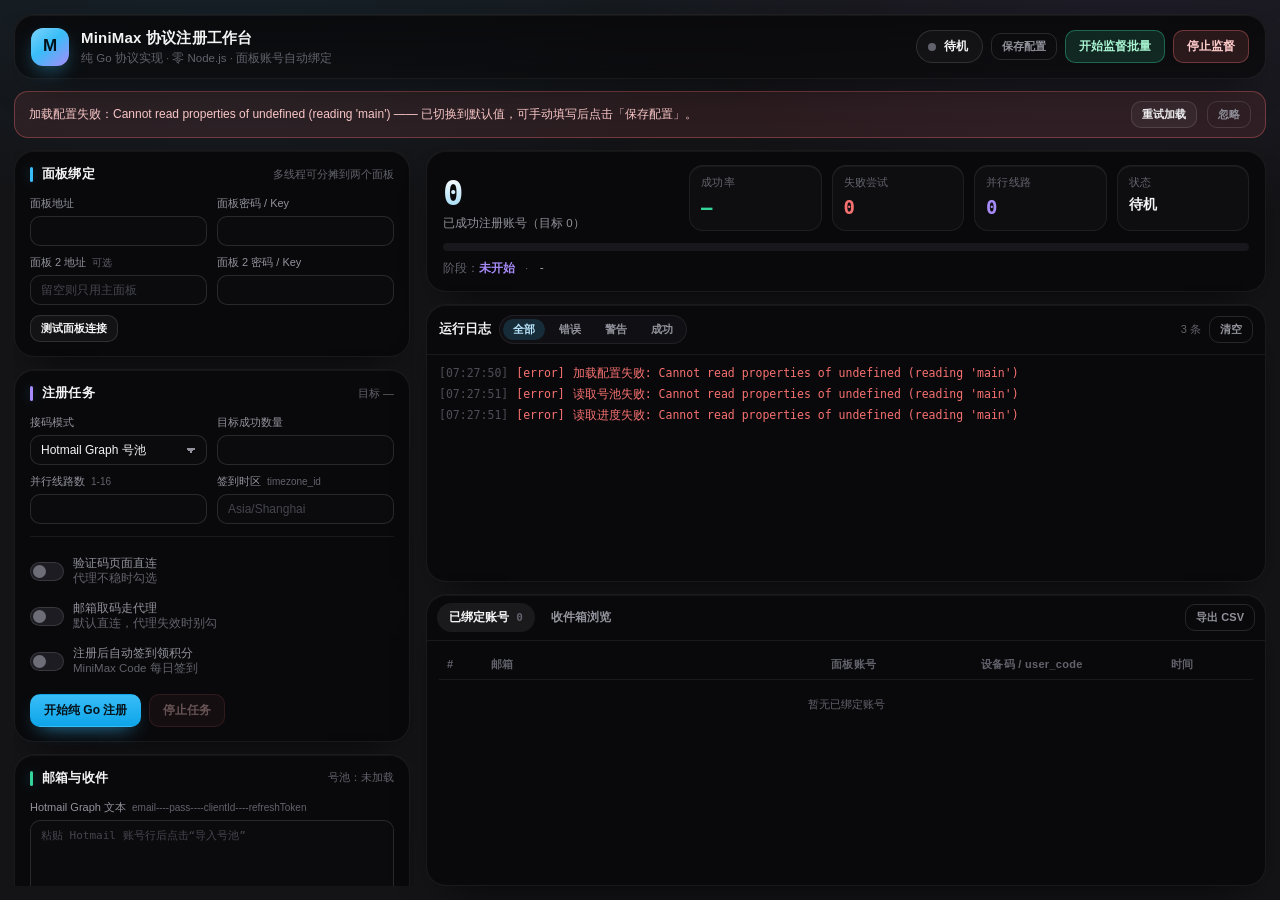
==== go-protocol/frontend/index.html @ c9361fd7 "Refactor web UI and fix pool status bug - Rebuild frontend as a single-page graphite/ink dashboard (" ====
<!DOCTYPE html>
<html lang="zh-CN">
<head>
  <meta charset="UTF-8" />
  <meta name="viewport" content="width=device-width, initial-scale=1.0" />
  <title>MiniMax 纯 Go 协议注册器</title>
  <style>
    :root {
      --stage: #141417;
      --card: #09090b;
      --card-2: #0e0e11;
      --line: rgba(255, 255, 255, 0.07);
      --line-2: rgba(255, 255, 255, 0.12);
      --text: #f4f4f5;
      --muted: #92929c;
      --dim: #62626c;
      --accent: #38bdf8;
      --ok: #34d399;
      --err: #f87171;
      --violet: #a78bfa;
      --warn: #fbbf24;
      --r-lg: 20px;
      --r-md: 14px;
      --r-sm: 10px;
      --hair: inset 0 1px 0 rgba(255, 255, 255, 0.05);
      --shadow: 0 18px 40px -22px rgba(0, 0, 0, 0.9);
      --mono: "JetBrains Mono", "Cascadia Mono", Consolas, "SF Mono", monospace;
    }
    * { box-sizing: border-box; }
    html, body { height: 100%; }
    html { color-scheme: dark; }
    option { background: #0b0b0e; color: var(--text); }
    input:-webkit-autofill,
    input:-webkit-autofill:hover,
    input:-webkit-autofill:focus {
      -webkit-text-fill-color: var(--text);
      -webkit-box-shadow: 0 0 0 1000px #0b0b0e inset;
      caret-color: var(--text);
      transition: background-color 9999s ease-in-out 0s;
    }
    body {
      margin: 0;
      font-family: Inter, "Segoe UI", "PingFang SC", "Microsoft YaHei", sans-serif;
      background: var(--stage);
      color: var(--text);
      font-size: 13px;
      line-height: 1.45;
      -webkit-font-smoothing: antialiased;
      overflow: hidden;
    }
    body::before {
      content: "";
      position: fixed;
      inset: 0;
      pointer-events: none;
      background:
        radial-gradient(1100px 520px at 18% -12%, rgba(56, 189, 248, 0.10), transparent 62%),
        radial-gradient(900px 480px at 88% -6%, rgba(167, 139, 250, 0.08), transparent 60%);
      z-index: 0;
    }
    ::-webkit-scrollbar { width: 9px; height: 9px; }
    ::-webkit-scrollbar-track { background: transparent; }
    ::-webkit-scrollbar-thumb {
      background: rgba(255, 255, 255, 0.10);
      border-radius: 99px;
      border: 2px solid transparent;
      background-clip: padding-box;
    }
    ::-webkit-scrollbar-thumb:hover { background: rgba(255, 255, 255, 0.2); background-clip: padding-box; }

    /* ---------- shell ---------- */
    .stage {
      position: relative;
      z-index: 1;
      height: 100vh;
      display: flex;
      flex-direction: column;
      padding: 14px;
      gap: 12px;
    }

    .topbar {
      flex: 0 0 auto;
      display: flex;
      align-items: center;
      gap: 16px;
      padding: 12px 16px;
      background: linear-gradient(180deg, rgba(9, 9, 11, 0.92), rgba(9, 9, 11, 0.7));
      border: 1px solid var(--line);
      border-radius: var(--r-lg);
      box-shadow: var(--hair), var(--shadow);
      backdrop-filter: blur(12px);
    }
    .brand { display: flex; align-items: center; gap: 12px; min-width: 0; }
    .mark {
      width: 38px; height: 38px;
      border-radius: 12px;
      display: grid; place-items: center;
      font-weight: 800; font-size: 17px; color: #04121a;
      background: linear-gradient(140deg, #7dd3fc, #38bdf8 45%, #a78bfa);
      box-shadow: 0 8px 22px -8px rgba(56, 189, 248, 0.75), var(--hair);
      flex: 0 0 auto;
    }
    .brand h1 { margin: 0; font-size: 15px; font-weight: 650; letter-spacing: 0.2px; }
    .brand p { margin: 1px 0 0; font-size: 11.5px; color: var(--dim); }
    .topbar-spacer { flex: 1 1 auto; }
    .topbar-actions { display: flex; align-items: center; gap: 8px; flex-wrap: wrap; }

    .status-pill {
      display: inline-flex; align-items: center; gap: 8px;
      padding: 7px 14px 7px 11px;
      border-radius: 99px;
      border: 1px solid var(--line-2);
      background: rgba(255, 255, 255, 0.03);
      font-size: 12px; font-weight: 600;
      white-space: nowrap;
    }
    .status-pill .dot {
      width: 8px; height: 8px; border-radius: 99px; background: var(--dim);
      box-shadow: 0 0 0 0 rgba(52, 211, 153, 0.5);
    }
    .status-pill.is-running { border-color: rgba(52, 211, 153, 0.35); color: #d3fbe8; }
    .status-pill.is-running .dot {
      background: var(--ok);
      animation: breathe 1.6s ease-out infinite;
    }
    .status-pill.is-error { border-color: rgba(248, 113, 113, 0.4); color: #ffd7d7; }
    .status-pill.is-error .dot { background: var(--err); }
    @keyframes breathe {
      0% { box-shadow: 0 0 0 0 rgba(52, 211, 153, 0.55); }
      70% { box-shadow: 0 0 0 8px rgba(52, 211, 153, 0); }
      100% { box-shadow: 0 0 0 0 rgba(52, 211, 153, 0); }
    }

    .layout {
      flex: 1 1 auto;
      min-height: 0;
      display: grid;
      grid-template-columns: 400px minmax(0, 1fr);
      gap: 12px;
    }
    .col-config {
      min-height: 0;
      overflow-y: auto;
      padding-right: 4px;
      display: flex;
      flex-direction: column;
      gap: 12px;
    }
    .col-run {
      min-height: 0;
      display: grid;
      grid-template-rows: auto minmax(140px, 1fr) minmax(200px, 1.05fr);
      gap: 12px;
    }

    /* ---------- cards ---------- */
    .card {
      background: var(--card);
      border: 1px solid var(--line);
      border-radius: var(--r-lg);
      box-shadow: var(--hair), var(--shadow);
      padding: 14px 15px;
    }
    .card-head {
      display: flex; align-items: center; gap: 9px;
      margin-bottom: 12px;
    }
    .card-head .accent-bar {
      width: 3px; height: 15px; border-radius: 99px; background: var(--accent);
      box-shadow: 0 0 12px -1px var(--accent);
    }
    .card-head h2 { margin: 0; font-size: 13px; font-weight: 650; letter-spacing: 0.2px; }
    .card-head .sub { color: var(--dim); font-size: 11px; }
    .card-head .spacer { flex: 1; }
    .sec-panel .accent-bar { background: var(--accent); }
    .sec-task .accent-bar { background: var(--violet); }
    .sec-mail .accent-bar { background: var(--ok); }
    .sec-proxy .accent-bar { background: var(--warn); }
    .sec-adv .accent-bar { background: var(--dim); }

    /* ---------- form ---------- */
    .grid2 { display: grid; grid-template-columns: 1fr 1fr; gap: 9px 10px; }
    .field { display: block; min-width: 0; }
    .field > .lab {
      display: flex; align-items: baseline; gap: 6px;
      color: var(--muted); font-size: 11px; margin-bottom: 4px;
    }
    .field > .lab em { font-style: normal; color: var(--dim); font-size: 10px; }
    input:not([type="checkbox"]):not([type="file"]), select, textarea {
      width: 100%;
      background: #0b0b0e;
      border: 1px solid var(--line-2);
      color: var(--text);
      border-radius: var(--r-sm);
      padding: 7px 10px;
      font-size: 12px;
      font-family: inherit;
      outline: none;
      transition: border-color .15s ease, box-shadow .15s ease, background .15s ease;
    }
    textarea { resize: vertical; min-height: 84px; font-family: var(--mono); font-size: 11px; line-height: 1.5; }
    input:focus, select:focus, textarea:focus {
      border-color: rgba(56, 189, 248, 0.55);
      box-shadow: 0 0 0 3px rgba(56, 189, 248, 0.12);
      background: #0d0d11;
    }
    input::placeholder, textarea::placeholder { color: #45454e; }
    select { appearance: none; background-image: linear-gradient(45deg, transparent 50%, var(--muted) 50%), linear-gradient(135deg, var(--muted) 50%, transparent 50%); background-position: calc(100% - 15px) 12px, calc(100% - 10px) 12px; background-size: 5px 5px, 5px 5px; background-repeat: no-repeat; padding-right: 26px; }

    .switch {
      display: flex; align-items: center; gap: 9px;
      padding: 7px 0;
      cursor: pointer; user-select: none;
    }
    .switch input { display: none; }
    .switch .track {
      position: relative; flex: 0 0 auto;
      width: 34px; height: 19px; border-radius: 99px;
      background: #1c1c22; border: 1px solid var(--line-2);
      transition: background .18s ease, border-color .18s ease;
    }
    .switch .track::after {
      content: ""; position: absolute; top: 2px; left: 2px;
      width: 13px; height: 13px; border-radius: 99px;
      background: #6d6d78;
      transition: transform .18s cubic-bezier(.2, .8, .2, 1), background .18s ease;
    }
    .switch input:checked + .track { background: rgba(56, 189, 248, 0.28); border-color: rgba(56, 189, 248, 0.55); }
    .switch input:checked + .track::after { transform: translateX(15px); background: var(--accent); box-shadow: 0 0 10px -2px var(--accent); }
    .switch .txt { font-size: 11.5px; color: var(--muted); line-height: 1.35; }
    .switch input:checked ~ .txt { color: var(--text); }

    .row-btns { display: flex; gap: 8px; flex-wrap: wrap; margin-top: 10px; }
    .btn {
      border: 1px solid var(--line-2);
      border-radius: var(--r-sm);
      padding: 7px 13px;
      cursor: pointer;
      font-size: 12px; font-weight: 600;
      background: rgba(255, 255, 255, 0.045);
      color: var(--text);
      font-family: inherit;
      transition: transform .12s ease, filter .15s ease, border-color .15s ease, background .15s ease;
      white-space: nowrap;
    }
    .btn:hover:not(:disabled) { background: rgba(255, 255, 255, 0.09); border-color: rgba(255, 255, 255, 0.2); }
    .btn:active:not(:disabled) { transform: translateY(1px); }
    .btn:disabled { opacity: .38; cursor: not-allowed; }
    .btn-primary { background: linear-gradient(180deg, #38bdf8, #0ea5e9); color: #04121a; border-color: transparent; box-shadow: 0 8px 20px -10px rgba(56, 189, 248, .9); }
    .btn-primary:hover:not(:disabled) { filter: brightness(1.08); background: linear-gradient(180deg, #38bdf8, #0ea5e9); }
    .btn-ok { background: rgba(52, 211, 153, .14); color: #a7f3d0; border-color: rgba(52, 211, 153, .38); }
    .btn-ok:hover:not(:disabled) { background: rgba(52, 211, 153, .22); }
    .btn-danger { background: rgba(248, 113, 113, .13); color: #fecaca; border-color: rgba(248, 113, 113, .35); }
    .btn-danger:hover:not(:disabled) { background: rgba(248, 113, 113, .2); }
    .btn-ghost { background: transparent; color: var(--muted); }
    .btn-ghost:hover:not(:disabled) { color: var(--text); }
    .btn-sm { padding: 5px 10px; font-size: 11px; }

    .hint { color: var(--dim); font-size: 11px; line-height: 1.5; }
    .hint strong { color: var(--muted); font-weight: 600; }
    .mono { font-family: var(--mono); }
    .pill-status {
      display: inline-block; padding: 2px 9px; border-radius: 99px;
      border: 1px solid var(--line-2); font-size: 11px; color: var(--muted);
      font-family: var(--mono);
    }

    /* ---------- hero stats ---------- */
    .hero {
      background: var(--card);
      border: 1px solid var(--line);
      border-radius: var(--r-lg);
      box-shadow: var(--hair), var(--shadow);
      padding: 14px 16px;
    }
    .hero-top { display: flex; align-items: flex-end; gap: 14px; flex-wrap: wrap; }
    .hero-num {
      font-family: var(--mono);
      font-size: 34px; font-weight: 700; line-height: 1;
      letter-spacing: -1px;
      background: linear-gradient(180deg, #ffffff, #9dd9f5);
      -webkit-background-clip: text; background-clip: text; color: transparent;
    }
    .hero-cap { color: var(--muted); font-size: 11.5px; margin-top: 5px; }
    .stat-grid { display: grid; grid-template-columns: repeat(4, minmax(0, 1fr)); gap: 10px; margin-left: auto; width: min(560px, 100%); }
    .stat {
      background: var(--card-2);
      border: 1px solid var(--line);
      border-radius: var(--r-md);
      box-shadow: var(--hair);
      padding: 9px 11px;
      min-width: 0;
    }
    .stat .k { color: var(--dim); font-size: 10.5px; letter-spacing: .3px; text-transform: uppercase; }
    .stat .v { font-family: var(--mono); font-size: 19px; font-weight: 700; margin-top: 3px; }
    .stat .v.ok { color: var(--ok); }
    .stat .v.err { color: var(--err); }
    .stat .v.violet { color: var(--violet); }
    .stat .v.warn { color: var(--warn); }

    .progress {
      margin-top: 12px;
      height: 8px;
      border-radius: 99px;
      background: #17171c;
      overflow: hidden;
      position: relative;
    }
    .progress > i {
      display: block; height: 100%; width: 0%;
      border-radius: 99px;
      background: linear-gradient(90deg, #38bdf8, #a78bfa);
      box-shadow: 0 0 16px -2px rgba(56, 189, 248, .8);
      transition: width .45s cubic-bezier(.2, .8, .2, 1);
      position: relative; overflow: hidden;
    }
    .progress > i::after {
      content: ""; position: absolute; inset: 0;
      background: linear-gradient(90deg, transparent, rgba(255, 255, 255, .35), transparent);
      animation: shimmer 2.2s linear infinite;
    }
    @keyframes shimmer { 0% { transform: translateX(-100%); } 100% { transform: translateX(100%); } }
    .hero-foot {
      display: flex; align-items: center; gap: 10px; flex-wrap: wrap;
      margin-top: 9px; color: var(--dim); font-size: 11.5px;
    }
    .hero-foot .stage-text { color: var(--violet); font-weight: 600; }
    .hero-foot .mail-text { font-family: var(--mono); color: var(--muted); }

    /* ---------- console ---------- */
    .console {
      background: var(--card);
      border: 1px solid var(--line);
      border-radius: var(--r-lg);
      box-shadow: var(--hair), var(--shadow);
      display: flex; flex-direction: column;
      min-height: 0; overflow: hidden;
    }
    .console-head {
      display: flex; align-items: center; gap: 8px;
      padding: 10px 12px;
      border-bottom: 1px solid var(--line);
      flex: 0 0 auto;
    }
    .console-head h3 { margin: 0; font-size: 12.5px; font-weight: 650; }
    .console-head .spacer { flex: 1; }
    .chips { display: flex; gap: 4px; background: #101014; border: 1px solid var(--line); border-radius: 99px; padding: 3px; }
    .chip {
      border: none; background: transparent; color: var(--muted);
      font-size: 11px; font-weight: 600; padding: 3px 10px; border-radius: 99px;
      cursor: pointer; font-family: inherit;
    }
    .chip.active { background: rgba(56, 189, 248, .16); color: #bae6fd; }
    .console-body {
      flex: 1 1 auto; min-height: 0; overflow-y: auto;
      padding: 8px 12px 12px;
      font-family: var(--mono);
      font-size: 11.5px; line-height: 1.65;
    }
    .log-line { display: flex; gap: 8px; padding: 1px 0; word-break: break-word; }
    .log-line .t { color: #4d4d57; flex: 0 0 auto; }
    .log-line .lv { flex: 0 0 auto; color: var(--dim); }
    .log-line .msg { flex: 1 1 auto; color: #c7c7d0; white-space: pre-wrap; }
    .log-line.error .msg { color: var(--err); }
    .log-line.error .lv { color: var(--err); }
    .log-line.warn .msg { color: var(--warn); }
    .log-line.warn .lv { color: var(--warn); }
    .log-line.ok .msg { color: var(--ok); }
    .log-line.ok .lv { color: var(--ok); }
    .log-line.state .msg { color: var(--violet); }
    .log-empty { color: var(--dim); padding: 10px 0; }

    /* ---------- tabs ---------- */
    .panel-tabs {
      background: var(--card);
      border: 1px solid var(--line);
      border-radius: var(--r-lg);
      box-shadow: var(--hair), var(--shadow);
      display: flex; flex-direction: column;
      min-height: 0; overflow: hidden;
    }
    .tabbar {
      display: flex; align-items: center; gap: 4px;
      padding: 8px 10px; border-bottom: 1px solid var(--line);
      flex: 0 0 auto;
    }
    .tab {
      border: none; background: transparent; color: var(--muted);
      font-size: 12px; font-weight: 600; padding: 6px 12px; border-radius: 99px;
      cursor: pointer; font-family: inherit;
    }
    .tab.active { background: rgba(255, 255, 255, .07); color: var(--text); }
    .tab .cnt { color: var(--dim); font-family: var(--mono); font-size: 11px; margin-left: 4px; }
    .tabbar .spacer { flex: 1; }
    .tabpanes { flex: 1 1 auto; min-height: 0; overflow: hidden; }
    .tabpane { display: none; height: 100%; overflow: auto; padding: 10px 12px; }
    .tabpane.active { display: block; }

    table { width: 100%; border-collapse: collapse; font-size: 12px; }
    thead th {
      position: sticky; top: 0; z-index: 1;
      background: var(--card);
      text-align: left; padding: 6px 8px; color: var(--dim);
      font-weight: 600; font-size: 11px; letter-spacing: .3px;
      border-bottom: 1px solid var(--line);
    }
    tbody td { padding: 7px 8px; border-bottom: 1px solid rgba(255, 255, 255, .04); }
    tbody tr:hover td { background: rgba(255, 255, 255, .025); }
    td.mono, th.mono { font-family: var(--mono); }
    .badge-ok { color: var(--ok); font-weight: 600; }
    .badge-err { color: var(--err); }

    .mail-row {
      display: flex; justify-content: space-between; gap: 10px;
      padding: 8px 9px; border-radius: var(--r-sm);
      border: 1px solid transparent; cursor: pointer;
    }
    .mail-row:hover { background: rgba(255, 255, 255, .04); border-color: var(--line); }
    .mail-row .subj { font-weight: 600; overflow: hidden; text-overflow: ellipsis; white-space: nowrap; }
    .mail-row .meta { color: var(--dim); font-size: 11px; margin-top: 2px; }
    .mail-row .when { color: var(--dim); font-size: 11px; white-space: nowrap; font-family: var(--mono); }
    .mail-body {
      margin-top: 10px; padding: 12px;
      background: var(--card-2); border: 1px solid var(--line);
      border-radius: var(--r-md); font-size: 12px; line-height: 1.6;
      max-height: 320px; overflow: auto;
    }
    .mail-body .mail-head { color: var(--muted); font-size: 11px; margin-bottom: 8px; padding-bottom: 8px; border-bottom: 1px solid var(--line); }
    .mail-body .mail-subject { color: var(--accent); font-weight: 650; font-size: 13px; margin-bottom: 4px; }

    /* ---------- banner / toast ---------- */
    .banner {
      display: none;
      align-items: center; gap: 10px;
      padding: 9px 14px;
      border-radius: var(--r-md);
      background: rgba(248, 113, 113, .1);
      border: 1px solid rgba(248, 113, 113, .35);
      color: #fecaca; font-size: 12px;
    }
    .banner.show { display: flex; }
    .banner .spacer { flex: 1; }
    .toasts { position: fixed; right: 18px; bottom: 18px; display: flex; flex-direction: column; gap: 8px; z-index: 50; }
    .toast {
      padding: 9px 14px; border-radius: var(--r-md);
      background: rgba(9, 9, 11, .95); border: 1px solid var(--line-2);
      box-shadow: var(--shadow); font-size: 12px;
      animation: slidein .25s cubic-bezier(.2, .8, .2, 1);
      max-width: 380px;
    }
    .toast.ok { border-color: rgba(52, 211, 153, .45); color: #d3fbe8; }
    .toast.err { border-color: rgba(248, 113, 113, .45); color: #ffd7d7; }
    @keyframes slidein { from { opacity: 0; transform: translateY(8px); } to { opacity: 1; transform: none; } }
    .hidden { display: none !important; }
    .divider { height: 1px; background: var(--line); margin: 12px 0; }
    .file-row { display: flex; gap: 8px; align-items: center; flex-wrap: wrap; }
    input[type="file"] { font-size: 11px; color: var(--muted); width: auto; max-width: 260px; }
    input[type="file"]::file-selector-button {
      background: rgba(255, 255, 255, .05); color: var(--text);
      border: 1px solid var(--line-2); border-radius: 8px;
      padding: 5px 10px; margin-right: 8px; cursor: pointer; font-family: inherit; font-size: 11px;
    }
    @media (max-width: 1180px) {
      .layout { grid-template-columns: 340px minmax(0, 1fr); }
      .stat-grid { width: 100%; margin-left: 0; }
    }
  </style>
</head>

<body>
  <div class="stage">
    <header class="topbar">
      <div class="brand">
        <div class="mark">M</div>
        <div>
          <h1>MiniMax 协议注册工作台</h1>
          <p>纯 Go 协议实现 · 零 Node.js · 面板账号自动绑定</p>
        </div>
      </div>
      <div class="topbar-spacer"></div>
      <div class="topbar-actions">
        <div class="status-pill" id="statusPill"><span class="dot"></span><span id="statusText">待机</span></div>
        <button class="btn btn-ghost btn-sm" id="btnSave">保存配置</button>
        <button class="btn btn-ok" id="btnSupStart">开始监督批量</button>
        <button class="btn btn-danger" id="btnSupStop">停止监督</button>
      </div>
    </header>

    <div class="banner" id="banner">
      <span id="bannerText"></span>
      <span class="spacer"></span>
      <button class="btn btn-sm" id="bannerRetry">重试加载</button>
      <button class="btn btn-sm btn-ghost" id="bannerClose">忽略</button>
    </div>

    <div class="layout">
      <!-- ============ 左：配置 ============ -->
      <aside class="col-config">

        <!-- 面板 -->
        <section class="card sec-panel">
          <div class="card-head">
            <span class="accent-bar"></span><h2>面板绑定</h2>
            <span class="spacer"></span><span class="sub">多线程可分摊到两个面板</span>
          </div>
          <div class="grid2">
            <label class="field"><span class="lab">面板地址</span><input id="panelBase" spellcheck="false" /></label>
            <label class="field"><span class="lab">面板密码 / Key</span><input id="panelKey" type="password" /></label>
            <label class="field"><span class="lab">面板 2 地址 <em>可选</em></span><input id="panel2Base" placeholder="留空则只用主面板" spellcheck="false" /></label>
            <label class="field"><span class="lab">面板 2 密码 / Key</span><input id="panel2Key" type="password" /></label>
          </div>
          <div class="row-btns">
            <button class="btn btn-sm" id="btnTestPanel">测试面板连接</button>
          </div>
        </section>

        <!-- 任务 -->
        <section class="card sec-task">
          <div class="card-head">
            <span class="accent-bar"></span><h2>注册任务</h2>
            <span class="spacer"></span><span class="sub" id="taskHint">目标 —</span>
          </div>
          <div class="grid2">
            <label class="field">
              <span class="lab">接码模式</span>
              <select id="mailMode">
                <option value="hotmail">Hotmail Graph 号池</option>
                <option value="imap">域名邮箱 + IMAP</option>
              </select>
            </label>
            <label class="field"><span class="lab">目标成功数量</span><input id="count" type="number" min="1" max="5000" /></label>
            <label class="field"><span class="lab">并行线路数 <em>1-16</em></span><input id="workers" type="number" min="1" max="16" /></label>
            <label class="field"><span class="lab">签到时区 <em>timezone_id</em></span><input id="timezoneId" placeholder="Asia/Shanghai" spellcheck="false" /></label>
          </div>
          <div class="divider"></div>
          <label class="switch"><input type="checkbox" id="captchaDirect" /><span class="track"></span><span class="txt">验证码页面直连<br /><em style="color:var(--dim);font-style:normal">代理不稳时勾选</em></span></label>
          <label class="switch"><input type="checkbox" id="mailViaProxy" /><span class="track"></span><span class="txt">邮箱取码走代理<br /><em style="color:var(--dim);font-style:normal">默认直连，代理失效时别勾</em></span></label>
          <label class="switch"><input type="checkbox" id="signinAfterRegister" /><span class="track"></span><span class="txt">注册后自动签到领积分<br /><em style="color:var(--dim);font-style:normal">MiniMax Code 每日签到</em></span></label>
          <div class="row-btns">
            <button class="btn btn-primary" id="btnStart">开始纯 Go 注册</button>
            <button class="btn btn-danger" id="btnStop" disabled>停止任务</button>
          </div>
        </section>

        <!-- 收件 -->
        <section class="card sec-mail">
          <div class="card-head">
            <span class="accent-bar"></span><h2>邮箱与收件</h2>
            <span class="spacer"></span><span class="sub" id="poolStatus">号池：未加载</span>
          </div>

          <div id="hotmailBox">
            <label class="field">
              <span class="lab">Hotmail Graph 文本 <em>email----pass----clientId----refreshToken</em></span>
              <textarea id="hotmailRaw" placeholder="粘贴 Hotmail 账号行后点击“导入号池”"></textarea>
            </label>
            <div class="hint" id="rawCount" style="margin-top:5px;">已粘贴 0 行 / 0 字符</div>
            <div class="file-row" style="margin-top:8px;">
              <input type="file" id="rawFile" accept=".txt" />
              <button class="btn btn-sm" id="btnImportFile">选择文件并导入</button>
            </div>
            <div class="divider"></div>
            <div class="grid2">
              <label class="field"><span class="lab">号池文件路径</span><input id="hotmailPool" spellcheck="false" /></label>
              <label class="field"><span class="lab">测活并发线程</span><input id="hotmailPreflightWorkers" type="number" min="1" max="32" /></label>
            </div>
            <div class="row-btns">
              <button class="btn btn-sm" id="btnImport">导入号池</button>
              <button class="btn btn-sm" id="btnPreflight">多线程测活</button>
              <button class="btn btn-sm btn-danger" id="btnRemoveSkipped">一键移除失效</button>
            </div>
          </div>

          <div id="imapBox" class="hidden">
            <div class="grid2">
              <label class="field"><span class="lab">邮箱域名</span><input id="mailDomain" spellcheck="false" /></label>
              <label class="field"><span class="lab">邮箱前缀</span><input id="mailPrefix" spellcheck="false" /></label>
              <label class="field"><span class="lab">IMAP 主机</span><input id="imapHost" spellcheck="false" /></label>
              <label class="field"><span class="lab">IMAP 端口</span><input id="imapPort" type="number" /></label>
              <label class="field"><span class="lab">IMAP 账号</span><input id="imapUser" spellcheck="false" /></label>
              <label class="field"><span class="lab">IMAP 授权码</span><input id="imapPassword" type="password" /></label>
            </div>
          </div>

          <div class="divider"></div>
          <div class="row-btns">
            <button class="btn btn-sm" id="btnCheckinAll">批量补签</button>
            <button class="btn btn-sm" id="btnMailScan">批量收信</button>
          </div>
        </section>

        <!-- 代理 -->
        <section class="card sec-proxy">
          <div class="card-head">
            <span class="accent-bar"></span><h2>代理与节点池</h2>
            <span class="spacer"></span><span class="sub" id="poolStats">节点池：未加载</span>
          </div>
          <label class="field"><span class="lab">代理地址 <em>socks5:// / http:// / 紧凑格式</em></span><input id="proxyUrl" placeholder="留空直连" spellcheck="false" /></label>
          <div class="grid2" style="margin-top:9px;">
            <label class="field">
              <span class="lab">代理商家类型</span>
              <select id="proxyStyle">
                <option value="auto">自动识别（cliproxy / 711）</option>
                <option value="711">711（session- + sessTime-）</option>
                <option value="clipproxy">Cliproxy（sid- + t- + st-）</option>
              </select>
            </label>
            <label class="field"><span class="lab">Cliproxy 州省 <em>可选</em></span><input id="proxyState" placeholder="留空=不限" spellcheck="false" /></label>
            <label class="field"><span class="lab">代理区域轮换 <em>711，逗号分隔</em></span><input id="proxyRegionRotate" placeholder="如 JP,US,GB" spellcheck="false" /></label>
            <label class="field"><span class="lab">Sticky 时长 <em>分钟 5-180</em></span><input id="proxySessTime" type="number" min="0" max="180" placeholder="0=默认" /></label>
          </div>
          <label class="switch"><input type="checkbox" id="proxySticky" /><span class="track"></span><span class="txt">启用 Sticky 会话 <em style="color:var(--dim);font-style:normal">关闭=每请求换 IP</em></span></label>
          <div class="divider"></div>
          <label class="field"><span class="lab">订阅地址 <em>Clash YAML / base64 链接列表</em></span><input id="proxySubscriptionUrl" placeholder="https://.../sub?token=..." spellcheck="false" /></label>
          <div class="grid2" style="margin-top:9px;">
            <label class="field"><span class="lab">节点池文件路径</span><input id="proxyPoolFile" placeholder="留空=输出目录/proxy-pool.json" spellcheck="false" /></label>
            <label class="field"><span class="lab">测活并发线程</span><input id="proxyPoolWorkers" type="number" min="1" max="64" /></label>
            <label class="field"><span class="lab">本地代理端口池 <em>18001-18422</em></span><input id="proxyLocalPorts" placeholder="如 18001-18422" spellcheck="false" /></label>
            <div></div>
          </div>
          <label class="switch"><input type="checkbox" id="proxyPoolUse" /><span class="track"></span><span class="txt">使用节点池 <em style="color:var(--dim);font-style:normal">每次尝试轮换出口 IP</em></span></label>
          <div class="row-btns">
            <button class="btn btn-sm" id="btnFetchSub">拉取订阅</button>
            <button class="btn btn-sm" id="btnCheckPool">节点测活</button>
            <button class="btn btn-sm btn-ghost" id="btnPoolStats">刷新状态</button>
          </div>
        </section>

        <!-- 高级 -->
        <section class="card sec-adv">
          <div class="card-head">
            <span class="accent-bar"></span><h2>高级</h2>
            <span class="spacer"></span><span class="sub">一般无需改动</span>
          </div>
          <label class="field"><span class="lab">固定密码 <em>留空=随机强密码；填写则全部账号共用（排查 1200058）</em></span><input id="fixedPassword" type="text" placeholder="如 DD890528@?" spellcheck="false" /></label>
          <div class="grid2" style="margin-top:9px;">
            <label class="field">
              <span class="lab">票据模式</span>
              <select id="ticketMode">
                <option value="cdp">纯 Go CDP 取票（无 Node）</option>
                <option value="external">外部票据接口（无浏览器）</option>
              </select>
            </label>
            <label class="field"><span class="lab">外部票据接口 URL</span><input id="externalTicketUrl" placeholder="http://127.0.0.1:9000/ticket" spellcheck="false" /></label>
            <label class="field"><span class="lab">SIGNATURE_SALT</span><input id="signatureSalt" type="password" /></label>
            <label class="field"><span class="lab">YY_SUFFIX</span><input id="yySuffix" type="password" /></label>
            <label class="field"><span class="lab">RECAPTCHA_SITE_KEY</span><input id="recaptchaSiteKey" spellcheck="false" /></label>
            <label class="field"><span class="lab">Chrome 路径</span><input id="chromePath" spellcheck="false" /></label>
          </div>
          <label class="field" style="margin-top:9px;"><span class="lab">输出目录</span><input id="outputDir" spellcheck="false" /></label>
          <div class="row-btns">
            <button class="btn btn-sm btn-ghost" id="btnClear">清理历史记录</button>
          </div>
        </section>

      </aside>

      <!-- ============ 右：运行态 ============ -->
      <section class="col-run">

        <div class="hero">
          <div class="hero-top">
            <div>
              <div class="hero-num" id="heroNum">0</div>
              <div class="hero-cap">已成功注册账号（目标 <span id="heroTarget">0</span>）</div>
            </div>
            <div class="stat-grid">
              <div class="stat"><div class="k">成功率</div><div class="v ok" id="stRate">—</div></div>
              <div class="stat"><div class="k">失败尝试</div><div class="v err" id="stFail">0</div></div>
              <div class="stat"><div class="k">并行线路</div><div class="v violet" id="stWorkers">0</div></div>
              <div class="stat"><div class="k">状态</div><div class="v" id="stRun" style="font-size:14px;">待机</div></div>
            </div>
          </div>
          <div class="progress"><i id="stBar"></i></div>
          <div class="hero-foot">
            <span>阶段：<span class="stage-text" id="stStage">未开始</span></span>
            <span>·</span>
            <span class="mail-text" id="stEmail">-</span>
            <span class="spacer" style="flex:1"></span>
            <span id="stUpdated"></span>
          </div>
        </div>

        <div class="console">
          <div class="console-head">
            <h3>运行日志</h3>
            <div class="chips">
              <button class="chip active" data-filter="all">全部</button>
              <button class="chip" data-filter="error">错误</button>
              <button class="chip" data-filter="warn">警告</button>
              <button class="chip" data-filter="ok">成功</button>
            </div>
            <span class="spacer"></span>
            <span class="hint" id="logCount">0 条</span>
            <button class="btn btn-sm btn-ghost" id="btnLogClear">清空</button>
          </div>
          <div class="console-body" id="logs"></div>
        </div>

        <div class="panel-tabs">
          <div class="tabbar">
            <button class="tab active" data-tab="accounts">已绑定账号 <span class="cnt" id="tabAccCount">0</span></button>
            <button class="tab" data-tab="mail">收件箱浏览</button>
            <span class="spacer"></span>
            <button class="btn btn-sm btn-ghost" id="btnExport">导出 CSV</button>
          </div>
          <div class="tabpanes">
            <div class="tabpane active" id="pane-accounts">
              <table>
                <thead>
                  <tr><th style="width:44px">#</th><th>邮箱</th><th style="width:150px">面板账号</th><th style="width:190px">设备码 / user_code</th><th style="width:90px">时间</th></tr>
                </thead>
                <tbody id="resultsBody"></tbody>
              </table>
              <div class="hint" id="accEmpty" style="padding:16px;text-align:center;">暂无已绑定账号</div>
            </div>
            <div class="tabpane" id="pane-mail">
              <div class="grid2" style="grid-template-columns: 1fr auto; align-items:end;">
                <label class="field"><span class="lab">选择号池邮箱</span><input id="mailInboxEmail" list="mailEmailList" placeholder="输入或选择一个邮箱" spellcheck="false" /></label>
                <button class="btn btn-sm btn-primary" id="btnMailOpen">打开收件箱</button>
              </div>
              <datalist id="mailEmailList"></datalist>
              <div class="hint" id="mailInboxNote" style="margin-top:6px;"></div>
              <div id="mailInboxList" style="margin-top:8px;"></div>
              <div id="mailMsgBody"></div>
            </div>
          </div>
        </div>

      </section>
    </div>
  </div>

  <div class="toasts" id="toasts"></div>

  <script>
    const $ = (id) => document.getElementById(id);
    const fields = [
      "panelBase", "panelKey", "panel2Base", "panel2Key", "mailMode", "count", "workers", "captchaDirect", "mailViaProxy",
      "signinAfterRegister", "timezoneId",
      "mailDomain", "mailPrefix", "imapHost", "imapPort", "imapUser", "imapPassword",
      "hotmailRaw", "hotmailPool", "hotmailPreflightWorkers",
      "proxyUrl", "proxyRegionRotate", "proxySessTime", "proxyStyle", "proxyState", "proxySticky",
      "proxySubscriptionUrl", "proxyPoolFile", "proxyPoolUse", "proxyPoolWorkers", "proxyLocalPorts",
      "fixedPassword", "ticketMode", "externalTicketUrl",
      "signatureSalt", "yySuffix", "recaptchaSiteKey", "chromePath", "outputDir"
    ];

    const LOG_LIMIT = 1500;
    let logBuffer = [];
    let logFilter = "all";
    let lastSummary = { results: [] };

    /* ---------------- 通用工具 ---------------- */
    function esc(s) {
      return String(s === undefined || s === null ? "" : s).replace(/[&<>"]/g, (c) => ({ "&": "&amp;", "<": "&lt;", ">": "&gt;", '"': "&quot;" }[c]));
    }
    function toast(msg, kind) {
      const el = document.createElement("div");
      el.className = "toast" + (kind ? " " + kind : "");
      el.textContent = msg;
      $("toasts").appendChild(el);
      setTimeout(() => {
        el.style.transition = "opacity .3s ease, transform .3s ease";
        el.style.opacity = "0";
        el.style.transform = "translateY(6px)";
        setTimeout(() => el.remove(), 320);
      }, 3200);
    }
    function showBanner(text) {
      $("bannerText").textContent = text;
      $("banner").classList.add("show");
    }
    function hideBanner() { $("banner").classList.remove("show"); }

    /* ---------------- 日志 ---------------- */
    function classify(level, msg) {
      if (level === "error") return "error";
      if (/\[state\]/.test(msg)) return "state";
      if (/(失败|超时|拒绝|未通过|被拒|失效|异常|重试|跳过|冷却)/.test(msg)) return "warn";
      if (/(成功|完成|已绑定|已注册|已保存|签到|领取|导入|测活完成)/.test(msg)) return "ok";
      return "info";
    }
    function appendLog(level, message, time) {
      let lv = String(level || "info").toLowerCase();
      let msg = String(message === undefined || message === null ? "" : message);
      // supervisor 会自带 "[15:04:05] [info] " 前缀，剥掉避免时间戳重复
      const m = msg.match(/^\[(\d{2}:\d{2}:\d{2})\]\s*\[(\w+)\]\s*(.*)$/);
      if (m) {
        time = time || m[1];
        lv = m[2].toLowerCase();
        msg = m[3];
      }
      const kind = classify(lv, msg);
      logBuffer.push({ lv: kind, raw: lv, msg, time: time || new Date().toTimeString().slice(0, 8) });
      if (logBuffer.length > LOG_LIMIT) logBuffer.splice(0, logBuffer.length - LOG_LIMIT);
      renderLogs();
    }
    function renderLogs() {
      const box = $("logs");
      const show = logBuffer.filter((l) => {
        if (logFilter === "all") return true;
        if (logFilter === "warn") return l.lv === "warn";
        if (logFilter === "ok") return l.lv === "ok";
        if (logFilter === "error") return l.lv === "error";
        return true;
      });
      $("logCount").textContent = show.length + " 条";
      if (show.length === 0) {
        box.innerHTML = '<div class="log-empty">暂无日志。启动任务后这里会实时输出进度。</div>';
        return;
      }
      const html = show.slice(-600).map((l) =>
        '<div class="log-line ' + l.lv + '"><span class="t">[' + esc(l.time) + ']</span>' +
        '<span class="lv">[' + esc(l.raw) + ']</span>' +
        '<span class="msg">' + esc(l.msg) + '</span></div>'
      ).join("");
      box.innerHTML = html;
      box.scrollTop = box.scrollHeight;
    }
    document.querySelectorAll(".chip").forEach((c) => {
      c.addEventListener("click", () => {
        document.querySelectorAll(".chip").forEach((x) => x.classList.remove("active"));
        c.classList.add("active");
        logFilter = c.dataset.filter;
        renderLogs();
      });
    });
    $("btnLogClear").addEventListener("click", () => {
      logBuffer = [];
      renderLogs();
    });

    /* ---------------- 配置读写 ---------------- */
    function readForm() {
      const cfg = {};
      for (const f of fields) {
        const el = $(f);
        if (!el) continue;
        if (el.type === "checkbox") cfg[f] = el.checked;
        else cfg[f] = el.type === "number" ? Number(el.value || 0) : el.value;
      }
      return cfg;
    }
    function writeForm(cfg) {
      if (!cfg || typeof cfg !== "object") return;
      for (const f of fields) {
        const el = $(f);
        if (!el || cfg[f] === undefined || cfg[f] === null) continue;
        if (el.type === "checkbox") el.checked = Boolean(cfg[f]);
        else el.value = cfg[f];
      }
      toggleMailMode();
      updateTaskHint();
    }
    function toggleMailMode() {
      const isHotmail = $("mailMode").value === "hotmail";
      $("hotmailBox").classList.toggle("hidden", !isHotmail);
      $("imapBox").classList.toggle("hidden", isHotmail);
    }
    function updateTaskHint() {
      const c = Number($("count").value || 0);
      const w = Number($("workers").value || 0);
      $("taskHint").textContent = "目标 " + c + " · 线路 " + w;
    }
    ["count", "workers"].forEach((id) => $(id).addEventListener("input", updateTaskHint));

    /* ---------------- 号池 / 节点池 ---------------- */
    function renderMailPoolStats(st) {
      if (!st) return;
      $("poolStatus").textContent =
        "号池 总 " + st.total + " · 可用 " + st.available + " · 已用 " + st.used +
        " · 失效 " + st.skipped + " · 处理中 " + st.reserved;
    }
    function renderNodePoolStats(st) {
      if (!st) return;
      $("poolStats").textContent =
        "节点池 共 " + st.total + " · 存活 " + st.alive + " · 失效 " + st.dead +
        (st.checked ? " · 本次测活 " + st.checked : "");
    }

    /* ---------------- 进度 / 统计 ---------------- */
    function renderSummary(s) {
      if (!s || typeof s !== "object") return;
      lastSummary = s;
      const ok = Number(s.succeeded || 0);
      const target = Number(s.target || 0);
      const fail = Number(s.failedAttempts || 0);
      const pct = target > 0 ? Math.min(100, (ok / target) * 100) : 0;

      $("heroNum").textContent = ok.toLocaleString();
      $("heroTarget").textContent = target.toLocaleString();
      $("stFail").textContent = fail.toLocaleString();
      $("stBar").style.width = pct.toFixed(2) + "%";
      $("stRate").textContent = (ok + fail) > 0 ? ((ok / (ok + fail)) * 100).toFixed(1) + "%" : "—";
      $("stWorkers").textContent = Number(readForm().workers || 0);
      $("stStage").textContent = s.currentStage || "待机";
      $("stEmail").textContent = s.currentEmail || "-";
      if (s.updatedAt) $("stUpdated").textContent = "更新于 " + String(s.updatedAt).slice(11, 19);

      const running = !!s.running;
      $("stRun").textContent = running ? "运行中" : "已停止";
      $("stRun").className = "v " + (running ? "ok" : "");
      const pill = $("statusPill");
      pill.classList.toggle("is-running", running);
      pill.classList.toggle("is-error", !running && fail > 0 && ok === 0);
      $("statusText").textContent = running ? "运行中" : (ok > 0 ? "已完成 " + ok : "待机");

      $("btnStart").disabled = running;
      $("btnStop").disabled = !running;

      const tbody = $("resultsBody");
      tbody.innerHTML = "";
      const list = Array.isArray(s.results) ? s.results : [];
      $("tabAccCount").textContent = list.length;
      $("accEmpty").classList.toggle("hidden", list.length > 0);
      for (let i = list.length - 1; i >= 0; i--) {
        const r = list[i];
        const tr = document.createElement("tr");
        tr.innerHTML =
          "<td class='mono'>" + (list.length - i) + "</td>" +
          "<td>" + esc(r.email) + "</td>" +
          "<td class='badge-ok mono'>" + esc(r.providerName || "") + "</td>" +
          "<td class='mono' style='color:var(--muted)'>" + esc(r.userCode || r.signInId || "") + "</td>" +
          "<td class='mono' style='color:var(--dim)'>" + esc(String(r.createdAt || "").slice(11, 19)) + "</td>";
        tbody.appendChild(tr);
      }
    }

    /* ---------------- 收件箱 ---------------- */
    async function loadMailEmails() {
      try {
        const emails = await window.go.main.App.MailListOptions(readForm());
        const dl = $("mailEmailList");
        dl.innerHTML = "";
        for (const e of (emails || [])) {
          const opt = document.createElement("option");
          opt.value = e;
          dl.appendChild(opt);
        }
      } catch (err) { /* 静默 */ }
    }
    function renderMailInbox(view) {
      const box = $("mailInboxList");
      box.innerHTML = "";
      const items = (view && view.items) || [];
      if (view && view.error) {
        box.innerHTML = '<div class="log-line error"><span class="msg">' + esc(view.error) + "</span></div>";
      }
      if (items.length === 0 && !(view && view.error)) {
        box.innerHTML = '<div class="hint" style="padding:12px;text-align:center;">收件箱与垃圾箱都没有邮件</div>';
        return;
      }
      for (const it of items) {
        const row = document.createElement("div");
        row.className = "mail-row";
        const tag = it.folder === "junkemail" ? "垃圾箱" : "收件箱";
        row.innerHTML =
          "<div style='min-width:0'><div class='subj'>" + esc(it.subject || "(无主题)") + "</div>" +
          "<div class='meta'>" + esc(it.from) + " · " + tag + (it.isRead ? "" : " · 未读") + "</div></div>" +
          "<div class='when'>" + esc(String(it.receivedAt || "").slice(5, 16)) + "</div>";
        row.addEventListener("click", () => openMailMessage(it));
        box.appendChild(row);
      }
    }
    async function openMailMessage(it) {
      const email = $("mailInboxEmail").value;
      const bodyBox = $("mailMsgBody");
      bodyBox.innerHTML = '<div class="mail-body hint">正在加载正文 ' + esc(it.id) + " …</div>";
      try {
        const msg = await window.go.main.App.MailMessageView(readForm(), email, it.id);
        let html = msg.bodyHtml || "";
        if (!html && msg.bodyText) html = "<pre style='white-space:pre-wrap;'>" + esc(msg.bodyText) + "</pre>";
        bodyBox.innerHTML =
          "<div class='mail-body'>" +
          "<div class='mail-subject'>" + esc(msg.subject || "(无主题)") + "</div>" +
          "<div class='mail-head'>发件人 " + esc(msg.from) + " ｜ 收件人 " + esc(msg.to) +
          " ｜ " + esc(String(msg.receivedAt || "").slice(5, 16)) + "</div>" +
          "<div>" + html + "</div></div>";
      } catch (e) {
        bodyBox.innerHTML = '<div class="mail-body"><span class="log-error">加载正文失败: ' +
          esc(e && e.message ? e.message : e) + "</span></div>";
      }
    }

    /* ---------------- 初始化 ---------------- */
    async function loadConfig() {
      hideBanner();
      let cfg = null;
      try {
        cfg = await window.go.main.App.GetConfig();
        if (!cfg || typeof cfg !== "object") throw new Error("配置为空");
        writeForm(cfg);
      } catch (e) {
        const msg = e && e.message ? e.message : String(e);
        showBanner("加载配置失败：" + msg + " —— 已切换到默认值，可手动填写后点击「保存配置」。");
        appendLog("error", "加载配置失败: " + msg);
      }
      try {
        renderMailPoolStats(await window.go.main.App.GetHotmailStats(cfg || readForm()));
      } catch (e) {
        appendLog("error", "读取号池失败: " + (e && e.message ? e.message : e));
      }
      try {
        renderNodePoolStats(await window.go.main.App.GetProxyPoolStats(readForm()));
      } catch (e) { /* 节点池未初始化时忽略 */ }
      loadMailEmails();
    }

    async function refreshProgress() {
      try {
        renderSummary(await window.go.main.App.GetProgress());
      } catch (e) { /* 静默 */ }
    }

    async function init() {
      renderLogs();
      await loadConfig();
      try {
        renderSummary(await window.go.main.App.GetProgress());
      } catch (e) {
        appendLog("error", "读取进度失败: " + (e && e.message ? e.message : e));
      }
      if (window.runtime && window.runtime.EventsOn) {
        window.runtime.EventsOn("batch:log", (p) => appendLog(p.level, p.message, p.time));
        window.runtime.EventsOn("batch:progress", (s) => renderSummary(s));
        window.runtime.EventsOn("hotmail:preflight", (p) => {
          $("poolStatus").textContent = "测活 " + p.checked + "/" + p.total + "（可用 " + p.available + "，失效 " + p.skipped + "）";
        });
      }
      setInterval(refreshProgress, 3000);
    }

    /* ---------------- 事件绑定 ---------------- */
    $("mailMode").addEventListener("change", toggleMailMode);
    $("bannerClose").addEventListener("click", hideBanner);
    $("bannerRetry").addEventListener("click", loadConfig);

    document.querySelectorAll(".tab").forEach((t) => {
      t.addEventListener("click", () => {
        document.querySelectorAll(".tab").forEach((x) => x.classList.remove("active"));
        t.classList.add("active");
        document.querySelectorAll(".tabpane").forEach((p) => p.classList.remove("active"));
        const pane = $("pane-" + t.dataset.tab);
        if (pane) pane.classList.add("active");
        if (t.dataset.tab === "mail") loadMailEmails();
      });
    });

    $("btnSave").addEventListener("click", async () => {
      try {
        const saved = await window.go.main.App.SaveConfig(readForm());
        writeForm(saved);
        appendLog("info", "配置已保存");
        toast("配置已保存", "ok");
      } catch (e) { appendLog("error", "保存配置失败: " + e); toast("保存配置失败", "err"); }
    });

    $("btnTestPanel").addEventListener("click", async () => {
      try {
        const msg = await window.go.main.App.TestPanel(readForm());
        appendLog("info", msg);
        toast(msg);
      } catch (e) { appendLog("error", "面板测试失败: " + e); toast("面板测试失败", "err"); }
    });

    function updateRawCount() {
      const v = $("hotmailRaw").value || "";
      const all = v ? v.replace(/\r\n/g, "\n").split("\n").filter((l) => l.trim()) : [];
      const lines = all.length;
      const valid = all.filter((l) => {
        const f = l.split("----");
        return f.length >= 4 && f[0].includes("@") && f[1].trim() && f[2].trim();
      }).length;
      const hint = lines >= 50 && valid < lines * 0.9
        ? " ⚠ 有效行偏少，可能剪贴不完整，建议用「选择文件并导入」"
        : "";
      $("rawCount").textContent = "已粘贴 " + lines + " 行 / 识别有效 " + valid + " 条 / " + v.length + " 字符" + hint;
      return lines;
    }
    $("hotmailRaw").addEventListener("input", updateRawCount);
    $("hotmailRaw").addEventListener("paste", () => setTimeout(updateRawCount, 0));

    $("btnImport").addEventListener("click", async () => {
      try {
        const n = updateRawCount();
        if (n === 0) { appendLog("error", "号池文本为空，请粘贴内容或选择文件导入"); return; }
        appendLog("info", "正在导入 " + n + " 行账号文本...");
        renderMailPoolStats(await window.go.main.App.ImportHotmail(readForm()));
        toast("号池导入完成", "ok");
      } catch (e) { appendLog("error", "导入失败: " + e); toast("导入失败", "err"); }
    });

    $("btnImportFile").addEventListener("click", async () => {
      const f = $("rawFile").files && $("rawFile").files[0];
      if (!f) { appendLog("error", "请先选择 .txt 号池文件"); return; }
      try {
        appendLog("info", "正在读取 " + f.name + " (" + (f.size / 1024).toFixed(1) + " KB)...");
        const text = await f.text();
        const lines = text.replace(/\r\n/g, "\n").split("\n").filter((l) => l.trim()).length;
        appendLog("info", "文件读取完成：" + lines + " 行，开始导入...");
        let st;
        if (window.go.main.App.ImportHotmailText) {
          st = await window.go.main.App.ImportHotmailText(readForm(), text);
        } else {
          const fd = new FormData();
          fd.append("file", f);
          const token = (new URLSearchParams(location.search)).get("token") || "";
          const resp = await fetch("/api/upload" + (token ? "?token=" + encodeURIComponent(token) : ""), { method: "POST", body: fd });
          const up = await resp.json();
          if (up.error) throw new Error(up.error);
          st = await window.go.main.App.ImportHotmailFile(readForm(), up.path);
        }
        renderMailPoolStats(st);
        toast("文件导入完成，可用 " + st.available + " 个", "ok");
      } catch (e) { appendLog("error", "文件导入失败: " + e); toast("文件导入失败", "err"); }
    });

    $("btnPreflight").addEventListener("click", async () => {
      try {
        appendLog("info", "开始多线程测活...");
        renderMailPoolStats(await window.go.main.App.PreflightHotmail(readForm()));
        toast("测活完成", "ok");
      } catch (e) { appendLog("error", "测活失败: " + e); toast("测活失败", "err"); }
    });

    $("btnRemoveSkipped").addEventListener("click", async () => {
      try {
        renderMailPoolStats(await window.go.main.App.RemoveSkippedHotmail(readForm()));
        appendLog("info", "已移除失效账号");
        toast("已移除失效账号", "ok");
      } catch (e) { appendLog("error", String(e)); }
    });

    $("btnFetchSub").addEventListener("click", async () => {
      try {
        appendLog("info", "正在拉取订阅...");
        const st = await window.go.main.App.ImportProxySubscription(readForm());
        renderNodePoolStats(st);
        appendLog("info", "订阅拉取完成：" + st.total + " 个节点");
        toast("订阅拉取完成：" + st.total + " 个节点", "ok");
      } catch (e) { appendLog("error", "拉取订阅失败: " + e); toast("拉取订阅失败", "err"); }
    });
    $("btnCheckPool").addEventListener("click", async () => {
      try {
        appendLog("info", "正在测活节点...");
        const st = await window.go.main.App.CheckProxyPool(readForm());
        renderNodePoolStats(st);
        appendLog("info", "测活完成：存活 " + st.alive + " / " + st.total);
        toast("节点测活完成，存活 " + st.alive, "ok");
      } catch (e) { appendLog("error", "节点测活失败: " + e); toast("节点测活失败", "err"); }
    });
    $("btnPoolStats").addEventListener("click", async () => {
      try {
        renderNodePoolStats(await window.go.main.App.GetProxyPoolStats(readForm()));
      } catch (e) { appendLog("error", "读取节点池失败: " + e); }
    });

    $("btnCheckinAll").addEventListener("click", async () => {
      try {
        appendLog("info", "开始批量补签...");
        const msg = await window.go.main.App.CheckinAll(readForm());
        appendLog("info", msg);
        toast(msg);
      } catch (e) { appendLog("error", "批量补签失败: " + (e && e.message ? e.message : e)); toast("批量补签失败", "err"); }
    });
    $("btnMailScan").addEventListener("click", async () => {
      try {
        appendLog("info", "开始批量收信扫描...");
        const msg = await window.go.main.App.MailScanAll(readForm());
        appendLog("info", msg);
        toast(msg);
        loadMailEmails();
      } catch (e) { appendLog("error", "批量收信失败: " + (e && e.message ? e.message : e)); toast("批量收信失败", "err"); }
    });

    $("btnMailOpen").addEventListener("click", async () => {
      const email = $("mailInboxEmail").value.trim();
      if (!email) { $("mailInboxNote").textContent = "请先在上方选一个邮箱"; return; }
      $("mailInboxNote").textContent = "加载中…";
      $("mailInboxList").innerHTML = "";
      $("mailMsgBody").innerHTML = "";
      try {
        const view = await window.go.main.App.MailInboxView(readForm(), email);
        renderMailInbox(view);
        const n = ((view && view.items) || []).length;
        $("mailInboxNote").textContent = n > 0 ? "共 " + n + " 封（含垃圾箱）" : "（空）";
      } catch (e) {
        $("mailInboxNote").textContent = "加载失败";
        $("mailInboxList").innerHTML = '<div class="log-line error"><span class="msg">' + esc(e && e.message ? e.message : e) + "</span></div>";
      }
    });

    $("btnStart").addEventListener("click", async () => {
      try {
        await window.go.main.App.StartBatch(readForm());
        appendLog("info", "已启动纯 Go 协议批量注册");
        toast("已启动注册任务", "ok");
      } catch (e) { appendLog("error", "启动失败: " + e); toast("启动失败", "err"); }
    });
    $("btnStop").addEventListener("click", async () => {
      try {
        await window.go.main.App.StopBatch();
        appendLog("info", "已发送停止信号");
      } catch (e) { appendLog("error", String(e)); }
    });
    $("btnSupStart").addEventListener("click", async () => {
      try {
        await window.go.main.App.StartSupervised(readForm());
        appendLog("info", "已启动监督批量（异常自动重启续跑，直到达标/号池耗尽/点停止）");
        toast("监督批量已启动", "ok");
      } catch (e) { appendLog("error", "监督批量启动失败: " + e); toast("监督批量启动失败", "err"); }
    });
    $("btnSupStop").addEventListener("click", async () => {
      try {
        await window.go.main.App.StopSupervised();
        appendLog("info", "已停止监督批量");
      } catch (e) { appendLog("error", "停止监督失败: " + e); }
    });
    $("btnClear").addEventListener("click", async () => {
      try {
        await window.go.main.App.ClearHistory(readForm());
        renderSummary({ succeeded: 0, target: Number($("count").value || 0), failedAttempts: 0, running: false, results: [] });
        appendLog("info", "已清理历史记录");
        toast("已清理历史记录", "ok");
      } catch (e) { appendLog("error", String(e)); }
    });

    $("btnExport").addEventListener("click", () => {
      const list = (lastSummary && Array.isArray(lastSummary.results)) ? lastSummary.results : [];
      if (list.length === 0) { toast("暂无账号可导出", "err"); return; }
      const head = ["邮箱", "面板账号", "设备码", "user_code", "signInId", "签到", "时间"];
      const rows = list.map((r) => [r.email, r.providerName, r.signInId, r.userCode, r.signInId, r.signin, r.createdAt]);
      const csv = [head].concat(rows).map((r) => r.map((c) => '"' + String(c === undefined || c === null ? "" : c).replace(/"/g, '""') + '"').join(",")).join("\r\n");
      const blob = new Blob(["\ufeff" + csv], { type: "text/csv;charset=utf-8" });
      const a = document.createElement("a");
      a.href = URL.createObjectURL(blob);
      a.download = "minimax-accounts-" + new Date().toISOString().slice(0, 10) + ".csv";
      a.click();
      setTimeout(() => URL.revokeObjectURL(a.href), 2000);
      toast("已导出 " + list.length + " 条账号", "ok");
    });

    window.addEventListener("DOMContentLoaded", init);
  </script>
</body>
</html>
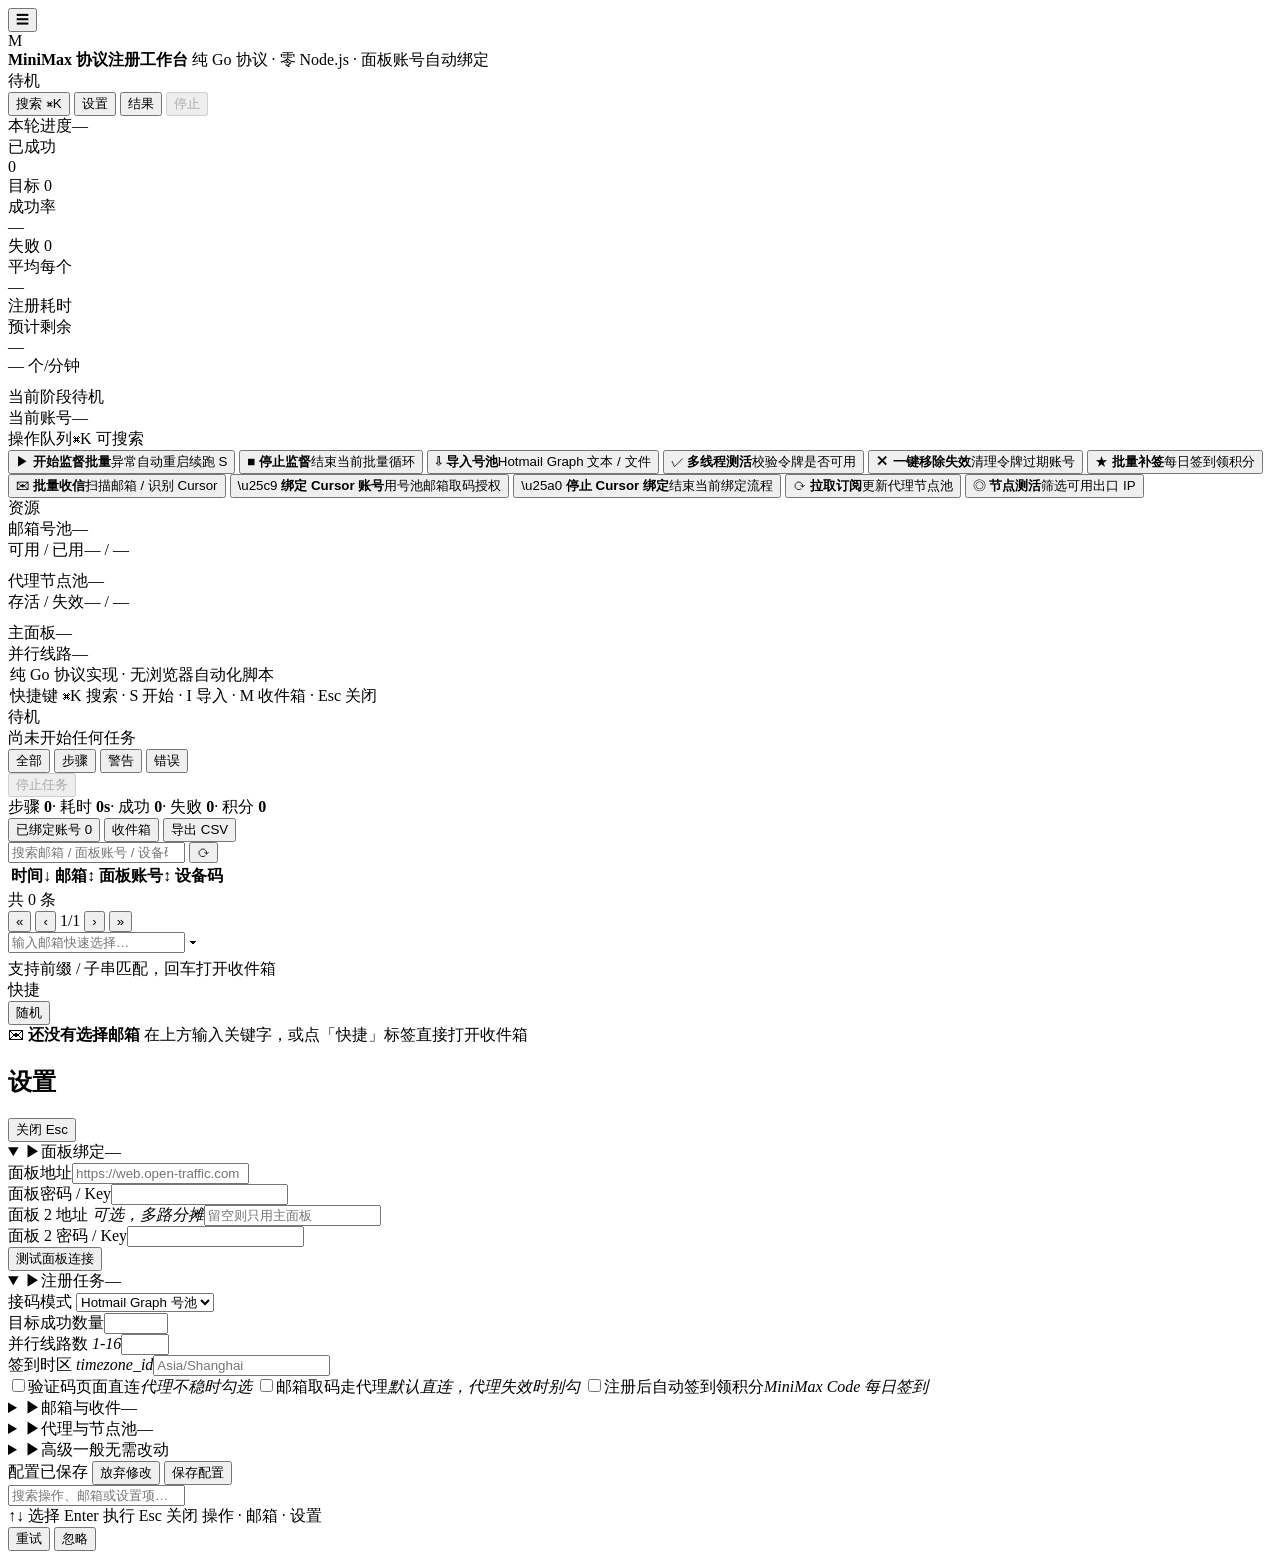
==== commit ea456ec6: "feat: Cursor provider 授权整合（面板绑定 + Hotmail Graph 取码 + 批量入口） - 新增 Cursor 授权流程：deep-control 登录、magic-co" ====
--- a/go-protocol/frontend/index.html
+++ b/go-protocol/frontend/index.html
@@ -3,1246 +3,387 @@
 <head>
   <meta charset="UTF-8" />
   <meta name="viewport" content="width=device-width, initial-scale=1.0" />
-  <title>MiniMax 纯 Go 协议注册器</title>
-  <style>
-    :root {
-      --stage: #141417;
-      --card: #09090b;
-      --card-2: #0e0e11;
-      --line: rgba(255, 255, 255, 0.07);
-      --line-2: rgba(255, 255, 255, 0.12);
-      --text: #f4f4f5;
-      --muted: #92929c;
-      --dim: #62626c;
-      --accent: #38bdf8;
-      --ok: #34d399;
-      --err: #f87171;
-      --violet: #a78bfa;
-      --warn: #fbbf24;
-      --r-lg: 20px;
-      --r-md: 14px;
-      --r-sm: 10px;
-      --hair: inset 0 1px 0 rgba(255, 255, 255, 0.05);
-      --shadow: 0 18px 40px -22px rgba(0, 0, 0, 0.9);
-      --mono: "JetBrains Mono", "Cascadia Mono", Consolas, "SF Mono", monospace;
-    }
-    * { box-sizing: border-box; }
-    html, body { height: 100%; }
-    html { color-scheme: dark; }
-    option { background: #0b0b0e; color: var(--text); }
-    input:-webkit-autofill,
-    input:-webkit-autofill:hover,
-    input:-webkit-autofill:focus {
-      -webkit-text-fill-color: var(--text);
-      -webkit-box-shadow: 0 0 0 1000px #0b0b0e inset;
-      caret-color: var(--text);
-      transition: background-color 9999s ease-in-out 0s;
-    }
-    body {
-      margin: 0;
-      font-family: Inter, "Segoe UI", "PingFang SC", "Microsoft YaHei", sans-serif;
-      background: var(--stage);
-      color: var(--text);
-      font-size: 13px;
-      line-height: 1.45;
-      -webkit-font-smoothing: antialiased;
-      overflow: hidden;
-    }
-    body::before {
-      content: "";
-      position: fixed;
-      inset: 0;
-      pointer-events: none;
-      background:
-        radial-gradient(1100px 520px at 18% -12%, rgba(56, 189, 248, 0.10), transparent 62%),
-        radial-gradient(900px 480px at 88% -6%, rgba(167, 139, 250, 0.08), transparent 60%);
-      z-index: 0;
-    }
-    ::-webkit-scrollbar { width: 9px; height: 9px; }
-    ::-webkit-scrollbar-track { background: transparent; }
-    ::-webkit-scrollbar-thumb {
-      background: rgba(255, 255, 255, 0.10);
-      border-radius: 99px;
-      border: 2px solid transparent;
-      background-clip: padding-box;
-    }
-    ::-webkit-scrollbar-thumb:hover { background: rgba(255, 255, 255, 0.2); background-clip: padding-box; }
-
-    /* ---------- shell ---------- */
-    .stage {
-      position: relative;
-      z-index: 1;
-      height: 100vh;
-      display: flex;
-      flex-direction: column;
-      padding: 14px;
-      gap: 12px;
-    }
-
-    .topbar {
-      flex: 0 0 auto;
-      display: flex;
-      align-items: center;
-      gap: 16px;
-      padding: 12px 16px;
-      background: linear-gradient(180deg, rgba(9, 9, 11, 0.92), rgba(9, 9, 11, 0.7));
-      border: 1px solid var(--line);
-      border-radius: var(--r-lg);
-      box-shadow: var(--hair), var(--shadow);
-      backdrop-filter: blur(12px);
-    }
-    .brand { display: flex; align-items: center; gap: 12px; min-width: 0; }
-    .mark {
-      width: 38px; height: 38px;
-      border-radius: 12px;
-      display: grid; place-items: center;
-      font-weight: 800; font-size: 17px; color: #04121a;
-      background: linear-gradient(140deg, #7dd3fc, #38bdf8 45%, #a78bfa);
-      box-shadow: 0 8px 22px -8px rgba(56, 189, 248, 0.75), var(--hair);
-      flex: 0 0 auto;
-    }
-    .brand h1 { margin: 0; font-size: 15px; font-weight: 650; letter-spacing: 0.2px; }
-    .brand p { margin: 1px 0 0; font-size: 11.5px; color: var(--dim); }
-    .topbar-spacer { flex: 1 1 auto; }
-    .topbar-actions { display: flex; align-items: center; gap: 8px; flex-wrap: wrap; }
-
-    .status-pill {
-      display: inline-flex; align-items: center; gap: 8px;
-      padding: 7px 14px 7px 11px;
-      border-radius: 99px;
-      border: 1px solid var(--line-2);
-      background: rgba(255, 255, 255, 0.03);
-      font-size: 12px; font-weight: 600;
-      white-space: nowrap;
-    }
-    .status-pill .dot {
-      width: 8px; height: 8px; border-radius: 99px; background: var(--dim);
-      box-shadow: 0 0 0 0 rgba(52, 211, 153, 0.5);
-    }
-    .status-pill.is-running { border-color: rgba(52, 211, 153, 0.35); color: #d3fbe8; }
-    .status-pill.is-running .dot {
-      background: var(--ok);
-      animation: breathe 1.6s ease-out infinite;
-    }
-    .status-pill.is-error { border-color: rgba(248, 113, 113, 0.4); color: #ffd7d7; }
-    .status-pill.is-error .dot { background: var(--err); }
-    @keyframes breathe {
-      0% { box-shadow: 0 0 0 0 rgba(52, 211, 153, 0.55); }
-      70% { box-shadow: 0 0 0 8px rgba(52, 211, 153, 0); }
-      100% { box-shadow: 0 0 0 0 rgba(52, 211, 153, 0); }
-    }
-
-    .layout {
-      flex: 1 1 auto;
-      min-height: 0;
-      display: grid;
-      grid-template-columns: 400px minmax(0, 1fr);
-      gap: 12px;
-    }
-    .col-config {
-      min-height: 0;
-      overflow-y: auto;
-      padding-right: 4px;
-      display: flex;
-      flex-direction: column;
-      gap: 12px;
-    }
-    .col-run {
-      min-height: 0;
-      display: grid;
-      grid-template-rows: auto minmax(140px, 1fr) minmax(200px, 1.05fr);
-      gap: 12px;
-    }
-
-    /* ---------- cards ---------- */
-    .card {
-      background: var(--card);
-      border: 1px solid var(--line);
-      border-radius: var(--r-lg);
-      box-shadow: var(--hair), var(--shadow);
-      padding: 14px 15px;
-    }
-    .card-head {
-      display: flex; align-items: center; gap: 9px;
-      margin-bottom: 12px;
-    }
-    .card-head .accent-bar {
-      width: 3px; height: 15px; border-radius: 99px; background: var(--accent);
-      box-shadow: 0 0 12px -1px var(--accent);
-    }
-    .card-head h2 { margin: 0; font-size: 13px; font-weight: 650; letter-spacing: 0.2px; }
-    .card-head .sub { color: var(--dim); font-size: 11px; }
-    .card-head .spacer { flex: 1; }
-    .sec-panel .accent-bar { background: var(--accent); }
-    .sec-task .accent-bar { background: var(--violet); }
-    .sec-mail .accent-bar { background: var(--ok); }
-    .sec-proxy .accent-bar { background: var(--warn); }
-    .sec-adv .accent-bar { background: var(--dim); }
-
-    /* ---------- form ---------- */
-    .grid2 { display: grid; grid-template-columns: 1fr 1fr; gap: 9px 10px; }
-    .field { display: block; min-width: 0; }
-    .field > .lab {
-      display: flex; align-items: baseline; gap: 6px;
-      color: var(--muted); font-size: 11px; margin-bottom: 4px;
-    }
-    .field > .lab em { font-style: normal; color: var(--dim); font-size: 10px; }
-    input:not([type="checkbox"]):not([type="file"]), select, textarea {
-      width: 100%;
-      background: #0b0b0e;
-      border: 1px solid var(--line-2);
-      color: var(--text);
-      border-radius: var(--r-sm);
-      padding: 7px 10px;
-      font-size: 12px;
-      font-family: inherit;
-      outline: none;
-      transition: border-color .15s ease, box-shadow .15s ease, background .15s ease;
-    }
-    textarea { resize: vertical; min-height: 84px; font-family: var(--mono); font-size: 11px; line-height: 1.5; }
-    input:focus, select:focus, textarea:focus {
-      border-color: rgba(56, 189, 248, 0.55);
-      box-shadow: 0 0 0 3px rgba(56, 189, 248, 0.12);
-      background: #0d0d11;
-    }
-    input::placeholder, textarea::placeholder { color: #45454e; }
-    select { appearance: none; background-image: linear-gradient(45deg, transparent 50%, var(--muted) 50%), linear-gradient(135deg, var(--muted) 50%, transparent 50%); background-position: calc(100% - 15px) 12px, calc(100% - 10px) 12px; background-size: 5px 5px, 5px 5px; background-repeat: no-repeat; padding-right: 26px; }
-
-    .switch {
-      display: flex; align-items: center; gap: 9px;
-      padding: 7px 0;
-      cursor: pointer; user-select: none;
-    }
-    .switch input { display: none; }
-    .switch .track {
-      position: relative; flex: 0 0 auto;
-      width: 34px; height: 19px; border-radius: 99px;
-      background: #1c1c22; border: 1px solid var(--line-2);
-      transition: background .18s ease, border-color .18s ease;
-    }
-    .switch .track::after {
-      content: ""; position: absolute; top: 2px; left: 2px;
-      width: 13px; height: 13px; border-radius: 99px;
-      background: #6d6d78;
-      transition: transform .18s cubic-bezier(.2, .8, .2, 1), background .18s ease;
-    }
-    .switch input:checked + .track { background: rgba(56, 189, 248, 0.28); border-color: rgba(56, 189, 248, 0.55); }
-    .switch input:checked + .track::after { transform: translateX(15px); background: var(--accent); box-shadow: 0 0 10px -2px var(--accent); }
-    .switch .txt { font-size: 11.5px; color: var(--muted); line-height: 1.35; }
-    .switch input:checked ~ .txt { color: var(--text); }
-
-    .row-btns { display: flex; gap: 8px; flex-wrap: wrap; margin-top: 10px; }
-    .btn {
-      border: 1px solid var(--line-2);
-      border-radius: var(--r-sm);
-      padding: 7px 13px;
-      cursor: pointer;
-      font-size: 12px; font-weight: 600;
-      background: rgba(255, 255, 255, 0.045);
-      color: var(--text);
-      font-family: inherit;
-      transition: transform .12s ease, filter .15s ease, border-color .15s ease, background .15s ease;
-      white-space: nowrap;
-    }
-    .btn:hover:not(:disabled) { background: rgba(255, 255, 255, 0.09); border-color: rgba(255, 255, 255, 0.2); }
-    .btn:active:not(:disabled) { transform: translateY(1px); }
-    .btn:disabled { opacity: .38; cursor: not-allowed; }
-    .btn-primary { background: linear-gradient(180deg, #38bdf8, #0ea5e9); color: #04121a; border-color: transparent; box-shadow: 0 8px 20px -10px rgba(56, 189, 248, .9); }
-    .btn-primary:hover:not(:disabled) { filter: brightness(1.08); background: linear-gradient(180deg, #38bdf8, #0ea5e9); }
-    .btn-ok { background: rgba(52, 211, 153, .14); color: #a7f3d0; border-color: rgba(52, 211, 153, .38); }
-    .btn-ok:hover:not(:disabled) { background: rgba(52, 211, 153, .22); }
-    .btn-danger { background: rgba(248, 113, 113, .13); color: #fecaca; border-color: rgba(248, 113, 113, .35); }
-    .btn-danger:hover:not(:disabled) { background: rgba(248, 113, 113, .2); }
-    .btn-ghost { background: transparent; color: var(--muted); }
-    .btn-ghost:hover:not(:disabled) { color: var(--text); }
-    .btn-sm { padding: 5px 10px; font-size: 11px; }
-
-    .hint { color: var(--dim); font-size: 11px; line-height: 1.5; }
-    .hint strong { color: var(--muted); font-weight: 600; }
-    .mono { font-family: var(--mono); }
-    .pill-status {
-      display: inline-block; padding: 2px 9px; border-radius: 99px;
-      border: 1px solid var(--line-2); font-size: 11px; color: var(--muted);
-      font-family: var(--mono);
-    }
-
-    /* ---------- hero stats ---------- */
-    .hero {
-      background: var(--card);
-      border: 1px solid var(--line);
-      border-radius: var(--r-lg);
-      box-shadow: var(--hair), var(--shadow);
-      padding: 14px 16px;
-    }
-    .hero-top { display: flex; align-items: flex-end; gap: 14px; flex-wrap: wrap; }
-    .hero-num {
-      font-family: var(--mono);
-      font-size: 34px; font-weight: 700; line-height: 1;
-      letter-spacing: -1px;
-      background: linear-gradient(180deg, #ffffff, #9dd9f5);
-      -webkit-background-clip: text; background-clip: text; color: transparent;
-    }
-    .hero-cap { color: var(--muted); font-size: 11.5px; margin-top: 5px; }
-    .stat-grid { display: grid; grid-template-columns: repeat(4, minmax(0, 1fr)); gap: 10px; margin-left: auto; width: min(560px, 100%); }
-    .stat {
-      background: var(--card-2);
-      border: 1px solid var(--line);
-      border-radius: var(--r-md);
-      box-shadow: var(--hair);
-      padding: 9px 11px;
-      min-width: 0;
-    }
-    .stat .k { color: var(--dim); font-size: 10.5px; letter-spacing: .3px; text-transform: uppercase; }
-    .stat .v { font-family: var(--mono); font-size: 19px; font-weight: 700; margin-top: 3px; }
-    .stat .v.ok { color: var(--ok); }
-    .stat .v.err { color: var(--err); }
-    .stat .v.violet { color: var(--violet); }
-    .stat .v.warn { color: var(--warn); }
-
-    .progress {
-      margin-top: 12px;
-      height: 8px;
-      border-radius: 99px;
-      background: #17171c;
-      overflow: hidden;
-      position: relative;
-    }
-    .progress > i {
-      display: block; height: 100%; width: 0%;
-      border-radius: 99px;
-      background: linear-gradient(90deg, #38bdf8, #a78bfa);
-      box-shadow: 0 0 16px -2px rgba(56, 189, 248, .8);
-      transition: width .45s cubic-bezier(.2, .8, .2, 1);
-      position: relative; overflow: hidden;
-    }
-    .progress > i::after {
-      content: ""; position: absolute; inset: 0;
-      background: linear-gradient(90deg, transparent, rgba(255, 255, 255, .35), transparent);
-      animation: shimmer 2.2s linear infinite;
-    }
-    @keyframes shimmer { 0% { transform: translateX(-100%); } 100% { transform: translateX(100%); } }
-    .hero-foot {
-      display: flex; align-items: center; gap: 10px; flex-wrap: wrap;
-      margin-top: 9px; color: var(--dim); font-size: 11.5px;
-    }
-    .hero-foot .stage-text { color: var(--violet); font-weight: 600; }
-    .hero-foot .mail-text { font-family: var(--mono); color: var(--muted); }
-
-    /* ---------- console ---------- */
-    .console {
-      background: var(--card);
-      border: 1px solid var(--line);
-      border-radius: var(--r-lg);
-      box-shadow: var(--hair), var(--shadow);
-      display: flex; flex-direction: column;
-      min-height: 0; overflow: hidden;
-    }
-    .console-head {
-      display: flex; align-items: center; gap: 8px;
-      padding: 10px 12px;
-      border-bottom: 1px solid var(--line);
-      flex: 0 0 auto;
-    }
-    .console-head h3 { margin: 0; font-size: 12.5px; font-weight: 650; }
-    .console-head .spacer { flex: 1; }
-    .chips { display: flex; gap: 4px; background: #101014; border: 1px solid var(--line); border-radius: 99px; padding: 3px; }
-    .chip {
-      border: none; background: transparent; color: var(--muted);
-      font-size: 11px; font-weight: 600; padding: 3px 10px; border-radius: 99px;
-      cursor: pointer; font-family: inherit;
-    }
-    .chip.active { background: rgba(56, 189, 248, .16); color: #bae6fd; }
-    .console-body {
-      flex: 1 1 auto; min-height: 0; overflow-y: auto;
-      padding: 8px 12px 12px;
-      font-family: var(--mono);
-      font-size: 11.5px; line-height: 1.65;
-    }
-    .log-line { display: flex; gap: 8px; padding: 1px 0; word-break: break-word; }
-    .log-line .t { color: #4d4d57; flex: 0 0 auto; }
-    .log-line .lv { flex: 0 0 auto; color: var(--dim); }
-    .log-line .msg { flex: 1 1 auto; color: #c7c7d0; white-space: pre-wrap; }
-    .log-line.error .msg { color: var(--err); }
-    .log-line.error .lv { color: var(--err); }
-    .log-line.warn .msg { color: var(--warn); }
-    .log-line.warn .lv { color: var(--warn); }
-    .log-line.ok .msg { color: var(--ok); }
-    .log-line.ok .lv { color: var(--ok); }
-    .log-line.state .msg { color: var(--violet); }
-    .log-empty { color: var(--dim); padding: 10px 0; }
-
-    /* ---------- tabs ---------- */
-    .panel-tabs {
-      background: var(--card);
-      border: 1px solid var(--line);
-      border-radius: var(--r-lg);
-      box-shadow: var(--hair), var(--shadow);
-      display: flex; flex-direction: column;
-      min-height: 0; overflow: hidden;
-    }
-    .tabbar {
-      display: flex; align-items: center; gap: 4px;
-      padding: 8px 10px; border-bottom: 1px solid var(--line);
-      flex: 0 0 auto;
-    }
-    .tab {
-      border: none; background: transparent; color: var(--muted);
-      font-size: 12px; font-weight: 600; padding: 6px 12px; border-radius: 99px;
-      cursor: pointer; font-family: inherit;
-    }
-    .tab.active { background: rgba(255, 255, 255, .07); color: var(--text); }
-    .tab .cnt { color: var(--dim); font-family: var(--mono); font-size: 11px; margin-left: 4px; }
-    .tabbar .spacer { flex: 1; }
-    .tabpanes { flex: 1 1 auto; min-height: 0; overflow: hidden; }
-    .tabpane { display: none; height: 100%; overflow: auto; padding: 10px 12px; }
-    .tabpane.active { display: block; }
-
-    table { width: 100%; border-collapse: collapse; font-size: 12px; }
-    thead th {
-      position: sticky; top: 0; z-index: 1;
-      background: var(--card);
-      text-align: left; padding: 6px 8px; color: var(--dim);
-      font-weight: 600; font-size: 11px; letter-spacing: .3px;
-      border-bottom: 1px solid var(--line);
-    }
-    tbody td { padding: 7px 8px; border-bottom: 1px solid rgba(255, 255, 255, .04); }
-    tbody tr:hover td { background: rgba(255, 255, 255, .025); }
-    td.mono, th.mono { font-family: var(--mono); }
-    .badge-ok { color: var(--ok); font-weight: 600; }
-    .badge-err { color: var(--err); }
-
-    .mail-row {
-      display: flex; justify-content: space-between; gap: 10px;
-      padding: 8px 9px; border-radius: var(--r-sm);
-      border: 1px solid transparent; cursor: pointer;
-    }
-    .mail-row:hover { background: rgba(255, 255, 255, .04); border-color: var(--line); }
-    .mail-row .subj { font-weight: 600; overflow: hidden; text-overflow: ellipsis; white-space: nowrap; }
-    .mail-row .meta { color: var(--dim); font-size: 11px; margin-top: 2px; }
-    .mail-row .when { color: var(--dim); font-size: 11px; white-space: nowrap; font-family: var(--mono); }
-    .mail-body {
-      margin-top: 10px; padding: 12px;
-      background: var(--card-2); border: 1px solid var(--line);
-      border-radius: var(--r-md); font-size: 12px; line-height: 1.6;
-      max-height: 320px; overflow: auto;
-    }
-    .mail-body .mail-head { color: var(--muted); font-size: 11px; margin-bottom: 8px; padding-bottom: 8px; border-bottom: 1px solid var(--line); }
-    .mail-body .mail-subject { color: var(--accent); font-weight: 650; font-size: 13px; margin-bottom: 4px; }
-
-    /* ---------- banner / toast ---------- */
-    .banner {
-      display: none;
-      align-items: center; gap: 10px;
-      padding: 9px 14px;
-      border-radius: var(--r-md);
-      background: rgba(248, 113, 113, .1);
-      border: 1px solid rgba(248, 113, 113, .35);
-      color: #fecaca; font-size: 12px;
-    }
-    .banner.show { display: flex; }
-    .banner .spacer { flex: 1; }
-    .toasts { position: fixed; right: 18px; bottom: 18px; display: flex; flex-direction: column; gap: 8px; z-index: 50; }
-    .toast {
-      padding: 9px 14px; border-radius: var(--r-md);
-      background: rgba(9, 9, 11, .95); border: 1px solid var(--line-2);
-      box-shadow: var(--shadow); font-size: 12px;
-      animation: slidein .25s cubic-bezier(.2, .8, .2, 1);
-      max-width: 380px;
-    }
-    .toast.ok { border-color: rgba(52, 211, 153, .45); color: #d3fbe8; }
-    .toast.err { border-color: rgba(248, 113, 113, .45); color: #ffd7d7; }
-    @keyframes slidein { from { opacity: 0; transform: translateY(8px); } to { opacity: 1; transform: none; } }
-    .hidden { display: none !important; }
-    .divider { height: 1px; background: var(--line); margin: 12px 0; }
-    .file-row { display: flex; gap: 8px; align-items: center; flex-wrap: wrap; }
-    input[type="file"] { font-size: 11px; color: var(--muted); width: auto; max-width: 260px; }
-    input[type="file"]::file-selector-button {
-      background: rgba(255, 255, 255, .05); color: var(--text);
-      border: 1px solid var(--line-2); border-radius: 8px;
-      padding: 5px 10px; margin-right: 8px; cursor: pointer; font-family: inherit; font-size: 11px;
-    }
-    @media (max-width: 1180px) {
-      .layout { grid-template-columns: 340px minmax(0, 1fr); }
-      .stat-grid { width: 100%; margin-left: 0; }
-    }
-  </style>
+  <title>MiniMax 协议注册工作台</title>
+  <link rel="stylesheet" href="/assets/app.css" />
 </head>
-
 <body>
-  <div class="stage">
+  <div class="app">
     <header class="topbar">
+      <button class="btn btn-icon mobile-only" id="btnRail" aria-label="打开侧栏">☰</button>
       <div class="brand">
-        <div class="mark">M</div>
-        <div>
-          <h1>MiniMax 协议注册工作台</h1>
-          <p>纯 Go 协议实现 · 零 Node.js · 面板账号自动绑定</p>
-        </div>
+        <div class="brand-mark">M</div>
+        <div class="brand-text">
+          <strong>MiniMax 协议注册工作台</strong>
+          <span>纯 Go 协议 · 零 Node.js · 面板账号自动绑定</span>
+        </div>
+      </div>
+      <div class="runstate" id="runState" data-state="idle" role="status" aria-live="polite">
+        <span class="dot"></span><span id="runStateText">待机</span>
       </div>
       <div class="topbar-spacer"></div>
-      <div class="topbar-actions">
-        <div class="status-pill" id="statusPill"><span class="dot"></span><span id="statusText">待机</span></div>
-        <button class="btn btn-ghost btn-sm" id="btnSave">保存配置</button>
-        <button class="btn btn-ok" id="btnSupStart">开始监督批量</button>
-        <button class="btn btn-danger" id="btnSupStop">停止监督</button>
-      </div>
+      <button class="btn btn-sm" id="btnPalette" title="命令面板">搜索 <span class="kbd">⌘K</span></button>
+      <button class="btn btn-sm" id="btnSettings" title="设置">设置</button>
+      <button class="btn btn-sm mobile-only" id="btnAside" title="结果面板">结果</button>
+      <button class="btn btn-sm btn-danger" id="btnStopTop" disabled>停止</button>
     </header>
 
-    <div class="banner" id="banner">
-      <span id="bannerText"></span>
+    <div class="console">
+      <aside class="rail" id="rail">
+        <section class="card">
+          <div class="card-head"><span>本轮进度</span><span class="spacer"></span><span class="count" id="railUpdated">—</span></div>
+          <div class="kpi-grid">
+            <div class="kpi"><div class="k">已成功</div><div class="v accent" id="kpiOk">0</div><div class="s" id="kpiTarget">目标 0</div></div>
+            <div class="kpi"><div class="k">成功率</div><div class="v up" id="kpiRate">—</div><div class="s" id="kpiFail">失败 0</div></div>
+            <div class="kpi"><div class="k">平均每个</div><div class="v" id="kpiAvg">—</div><div class="s">注册耗时</div></div>
+            <div class="kpi"><div class="k">预计剩余</div><div class="v" id="kpiEta">—</div><div class="s" id="kpiSpeed">— 个/分钟</div></div>
+          </div>
+          <div class="meter" style="margin-top:10px;"><i id="railMeter" style="width:0%"></i></div>
+          <div class="stat-line" style="margin-top:8px;"><span class="lbl">当前阶段</span><span class="val" id="railStage">待机</span></div>
+          <div class="stat-line"><span class="lbl">当前账号</span><span class="val" id="railEmail">—</span></div>
+        </section>
+
+        <section class="card">
+          <div class="card-head"><span>操作队列</span><span class="spacer"></span><span class="count">⌘K 可搜索</span></div>
+          <div class="queue" id="queue">
+            <button class="queue-item" data-cmd="sup-start">
+              <span class="qi-icon">▶</span>
+              <span class="qi-text"><b>开始监督批量</b><span>异常自动重启续跑</span></span>
+              <span class="qi-tail">S</span>
+            </button>
+            <button class="queue-item" data-cmd="sup-stop">
+              <span class="qi-icon">■</span>
+              <span class="qi-text"><b>停止监督</b><span>结束当前批量循环</span></span>
+            </button>
+            <button class="queue-item" data-cmd="import-pool">
+              <span class="qi-icon">⇩</span>
+              <span class="qi-text"><b>导入号池</b><span>Hotmail Graph 文本 / 文件</span></span>
+            </button>
+            <button class="queue-item" data-cmd="preflight">
+              <span class="qi-icon">✓</span>
+              <span class="qi-text"><b>多线程测活</b><span>校验令牌是否可用</span></span>
+            </button>
+            <button class="queue-item" data-cmd="remove-skipped">
+              <span class="qi-icon">✕</span>
+              <span class="qi-text"><b>一键移除失效</b><span>清理令牌过期账号</span></span>
+            </button>
+            <button class="queue-item" data-cmd="checkin">
+              <span class="qi-icon">★</span>
+              <span class="qi-text"><b>批量补签</b><span>每日签到领积分</span></span>
+            </button>
+            <button class="queue-item" data-cmd="mailscan">
+              <span class="qi-icon">✉</span>
+              <span class="qi-text"><b>批量收信</b><span>扫描邮箱 / 识别 Cursor</span></span>
+            </button>
+            <button class="queue-item" data-cmd="cursor-bind">
+              <span class="qi-icon">\u25c9</span>
+              <span class="qi-text"><b>绑定 Cursor 账号</b><span>用号池邮箱取码授权</span></span>
+            </button>
+            <button class="queue-item" data-cmd="cursor-stop">
+              <span class="qi-icon">\u25a0</span>
+              <span class="qi-text"><b>停止 Cursor 绑定</b><span>结束当前绑定流程</span></span>
+            </button>
+            <button class="queue-item" data-cmd="fetch-sub">
+              <span class="qi-icon">⟳</span>
+              <span class="qi-text"><b>拉取订阅</b><span>更新代理节点池</span></span>
+            </button>
+            <button class="queue-item" data-cmd="check-pool">
+              <span class="qi-icon">◎</span>
+              <span class="qi-text"><b>节点测活</b><span>筛选可用出口 IP</span></span>
+            </button>
+          </div>
+        </section>
+
+        <section class="card">
+          <div class="card-head"><span>资源</span></div>
+          <div class="stat-line"><span class="lbl">邮箱号池</span><span class="val" id="poolTotal">—</span></div>
+          <div class="stat-line"><span class="lbl">可用 / 已用</span><span class="val"><span id="poolAvail">—</span> / <span id="poolUsed">—</span></span></div>
+          <div class="meter" style="margin-top:6px;"><i id="poolMeter" style="width:0%"></i></div>
+          <div class="stat-line" style="margin-top:10px;"><span class="lbl">代理节点池</span><span class="val" id="nodeTotal">—</span></div>
+          <div class="stat-line"><span class="lbl">存活 / 失效</span><span class="val"><span id="nodeAlive">—</span> / <span id="nodeDead">—</span></span></div>
+          <div class="meter is-warn" style="margin-top:6px;"><i id="nodeMeter" style="width:0%"></i></div>
+          <div class="stat-line" style="margin-top:10px;"><span class="lbl">主面板</span><span class="val" id="panel1">—</span></div>
+          <div class="stat-line"><span class="lbl">并行线路</span><span class="val" id="railWorkers">—</span></div>
+        </section>
+
+        <div class="hint" style="margin-top:auto;padding:0 2px;">
+          纯 Go 协议实现 · 无浏览器自动化脚本<br />快捷键 <span class="kbd">⌘K</span> 搜索 · <span class="kbd">S</span> 开始 · <span class="kbd">I</span> 导入 · <span class="kbd">M</span> 收件箱 · <span class="kbd">Esc</span> 关闭
+        </div>
+      </aside>
+
+      <main class="stream">
+        <div class="stream-head">
+          <div class="stream-stage">
+            <div class="stage-label"><span id="stageText">待机</span><span class="tag tag-accent" id="stageTag" hidden>运行中</span></div>
+            <div class="stage-mail" id="stageMail">尚未开始任何任务</div>
+          </div>
+          <div class="chip-row" role="group" aria-label="日志过滤">
+            <button class="chip" data-log-filter="all" aria-pressed="true">全部</button>
+            <button class="chip" data-log-filter="step" aria-pressed="false">步骤</button>
+            <button class="chip" data-log-filter="warn" aria-pressed="false">警告</button>
+            <button class="chip" data-log-filter="error" aria-pressed="false">错误</button>
+          </div>
+          <div class="stop-slot">
+            <button class="btn btn-sm btn-danger" id="btnStop" disabled>停止任务</button>
+          </div>
+        </div>
+
+        <div class="stream-body" id="streamBody">
+          <div class="stream-rail" id="streamRail"></div>
+        </div>
+
+        <div class="receipt" id="receipt">
+          <span>步骤 <b id="rcSteps">0</b></span><span class="sep">·</span>
+          <span>耗时 <b id="rcElapsed">0s</b></span><span class="sep">·</span>
+          <span>成功 <b id="rcOk">0</b></span><span class="sep">·</span>
+          <span>失败 <b id="rcFail">0</b></span><span class="sep">·</span>
+          <span>积分 <b id="rcPoints">0</b></span>
+        </div>
+      </main>
+
+      <section class="aside" id="aside">
+        <div class="tabbar" role="tablist">
+          <button class="tab" role="tab" aria-selected="true" data-tab="accounts">已绑定账号 <span class="cnt" id="tabAccCount">0</span></button>
+          <button class="tab" role="tab" aria-selected="false" data-tab="mail">收件箱</button>
+          <span class="spacer"></span>
+          <button class="btn btn-sm btn-quiet" id="btnExport" title="导出当前筛选结果">导出 CSV</button>
+        </div>
+
+        <div class="tabpane active" id="pane-accounts" data-tab="accounts" role="tabpanel">
+          <div class="table-tools">
+            <input class="search" id="accSearch" type="search" placeholder="搜索邮箱 / 面板账号 / 设备码" autocomplete="off" />
+            <button class="btn btn-sm btn-icon" id="btnAccRefresh" title="刷新">⟳</button>
+          </div>
+          <div class="table-wrap" id="accWrap">
+            <table>
+              <colgroup>
+                <col class="c-time" /><col class="c-mail" /><col class="c-prov" /><col class="c-code" />
+              </colgroup>
+              <thead>
+                <tr>
+                  <th class="sortable" data-sort="time" aria-sort="descending">时间<span class="arrow">↓</span></th>
+                  <th class="sortable" data-sort="email">邮箱<span class="arrow">↕</span></th>
+                  <th class="sortable" data-sort="provider">面板账号<span class="arrow">↕</span></th>
+                  <th>设备码</th>
+                </tr>
+              </thead>
+              <tbody id="accBody"></tbody>
+            </table>
+            <div class="empty" id="accEmpty" hidden>
+              <span class="glyph">◎</span>
+              <b>还没有已绑定账号</b>
+              <span class="tiny">点击「开始监督批量」开始注册，成功后账号会自动出现在这里</span>
+            </div>
+          </div>
+          <div class="table-foot">
+            <span id="accRange">共 0 条</span>
+            <span class="spacer"></span>
+            <div class="pager">
+              <button id="pgFirst" title="首页">«</button>
+              <button id="pgPrev" title="上一页">‹</button>
+              <span class="mono" id="pgInfo">1/1</span>
+              <button id="pgNext" title="下一页">›</button>
+              <button id="pgLast" title="末页">»</button>
+            </div>
+          </div>
+        </div>
+
+        <div class="tabpane" id="pane-mail" data-tab="mail" role="tabpanel">
+          <div class="mail-head">
+            <div class="combo">
+              <input class="combo-input" id="mailEmail" placeholder="输入邮箱快速选择…" autocomplete="off"
+                role="combobox" aria-expanded="false" aria-controls="mailComboPop" aria-autocomplete="list" />
+              <span class="combo-caret">▾</span>
+              <div class="combo-pop" id="mailComboPop" role="listbox" hidden></div>
+            </div>
+            <div class="hint" id="mailNote" style="margin:6px 0 0;">支持前缀 / 子串匹配，回车打开收件箱</div>
+            <div class="quick-row">
+              <span class="qr-label">快捷</span>
+              <div class="qr-scroll" id="quickPicks"></div>
+              <button class="btn btn-sm btn-quiet" id="btnRandomMail" title="随机取一个可用邮箱并打开收件箱">随机</button>
+            </div>
+          </div>
+          <div class="mail-area" id="mailArea">
+            <div class="mail-list" id="mailList">
+              <div class="empty">
+                <span class="glyph">✉</span>
+                <b>还没有选择邮箱</b>
+                <span class="tiny">在上方输入关键字，或点「快捷」标签直接打开收件箱</span>
+              </div>
+            </div>
+            <div id="mailDetail"></div>
+          </div>
+        </div>
+      </section>
+    </div>
+  </div>
+
+  <div class="scrim" id="scrim"></div>
+  <aside class="drawer" id="drawer" aria-label="设置" role="dialog" aria-modal="true" aria-hidden="true">
+    <div class="drawer-head">
+      <h2>设置</h2>
       <span class="spacer"></span>
-      <button class="btn btn-sm" id="bannerRetry">重试加载</button>
-      <button class="btn btn-sm btn-ghost" id="bannerClose">忽略</button>
-    </div>
-
-    <div class="layout">
-      <!-- ============ 左：配置 ============ -->
-      <aside class="col-config">
-
-        <!-- 面板 -->
-        <section class="card sec-panel">
-          <div class="card-head">
-            <span class="accent-bar"></span><h2>面板绑定</h2>
-            <span class="spacer"></span><span class="sub">多线程可分摊到两个面板</span>
-          </div>
-          <div class="grid2">
-            <label class="field"><span class="lab">面板地址</span><input id="panelBase" spellcheck="false" /></label>
-            <label class="field"><span class="lab">面板密码 / Key</span><input id="panelKey" type="password" /></label>
-            <label class="field"><span class="lab">面板 2 地址 <em>可选</em></span><input id="panel2Base" placeholder="留空则只用主面板" spellcheck="false" /></label>
-            <label class="field"><span class="lab">面板 2 密码 / Key</span><input id="panel2Key" type="password" /></label>
-          </div>
-          <div class="row-btns">
+      <button class="btn btn-sm btn-quiet" id="btnCloseDrawer">关闭 <span class="kbd">Esc</span></button>
+    </div>
+    <div class="drawer-body" id="drawerBody">
+
+      <details class="section" open data-sec="panel">
+        <summary><span class="chev">▶</span>面板绑定<span class="spacer"></span><span class="badge" id="badgePanel">—</span></summary>
+        <div class="section-body">
+          <div class="grid2">
+            <div class="field"><label for="panelBase">面板地址</label><input id="panelBase" spellcheck="false" placeholder="https://web.open-traffic.com" /></div>
+            <div class="field"><label for="panelKey">面板密码 / Key</label><input id="panelKey" type="password" /></div>
+            <div class="field"><label for="panel2Base">面板 2 地址 <em>可选，多路分摊</em></label><input id="panel2Base" spellcheck="false" placeholder="留空则只用主面板" /></div>
+            <div class="field"><label for="panel2Key">面板 2 密码 / Key</label><input id="panel2Key" type="password" /></div>
+          </div>
+          <div style="display:flex;gap:8px;">
             <button class="btn btn-sm" id="btnTestPanel">测试面板连接</button>
           </div>
-        </section>
-
-        <!-- 任务 -->
-        <section class="card sec-task">
-          <div class="card-head">
-            <span class="accent-bar"></span><h2>注册任务</h2>
-            <span class="spacer"></span><span class="sub" id="taskHint">目标 —</span>
-          </div>
-          <div class="grid2">
-            <label class="field">
-              <span class="lab">接码模式</span>
+        </div>
+      </details>
+
+      <details class="section" open data-sec="task">
+        <summary><span class="chev">▶</span>注册任务<span class="spacer"></span><span class="badge" id="badgeTask">—</span></summary>
+        <div class="section-body">
+          <div class="grid2">
+            <div class="field">
+              <label for="mailMode">接码模式</label>
               <select id="mailMode">
                 <option value="hotmail">Hotmail Graph 号池</option>
                 <option value="imap">域名邮箱 + IMAP</option>
               </select>
-            </label>
-            <label class="field"><span class="lab">目标成功数量</span><input id="count" type="number" min="1" max="5000" /></label>
-            <label class="field"><span class="lab">并行线路数 <em>1-16</em></span><input id="workers" type="number" min="1" max="16" /></label>
-            <label class="field"><span class="lab">签到时区 <em>timezone_id</em></span><input id="timezoneId" placeholder="Asia/Shanghai" spellcheck="false" /></label>
-          </div>
-          <div class="divider"></div>
-          <label class="switch"><input type="checkbox" id="captchaDirect" /><span class="track"></span><span class="txt">验证码页面直连<br /><em style="color:var(--dim);font-style:normal">代理不稳时勾选</em></span></label>
-          <label class="switch"><input type="checkbox" id="mailViaProxy" /><span class="track"></span><span class="txt">邮箱取码走代理<br /><em style="color:var(--dim);font-style:normal">默认直连，代理失效时别勾</em></span></label>
-          <label class="switch"><input type="checkbox" id="signinAfterRegister" /><span class="track"></span><span class="txt">注册后自动签到领积分<br /><em style="color:var(--dim);font-style:normal">MiniMax Code 每日签到</em></span></label>
-          <div class="row-btns">
-            <button class="btn btn-primary" id="btnStart">开始纯 Go 注册</button>
-            <button class="btn btn-danger" id="btnStop" disabled>停止任务</button>
-          </div>
-        </section>
-
-        <!-- 收件 -->
-        <section class="card sec-mail">
-          <div class="card-head">
-            <span class="accent-bar"></span><h2>邮箱与收件</h2>
-            <span class="spacer"></span><span class="sub" id="poolStatus">号池：未加载</span>
-          </div>
-
+            </div>
+            <div class="field"><label for="count">目标成功数量</label><input id="count" type="number" min="1" max="5000" /></div>
+            <div class="field"><label for="workers">并行线路数 <em>1-16</em></label><input id="workers" type="number" min="1" max="16" /></div>
+            <div class="field"><label for="timezoneId">签到时区 <em>timezone_id</em></label><input id="timezoneId" placeholder="Asia/Shanghai" spellcheck="false" /></div>
+          </div>
+          <label class="switch"><input type="checkbox" id="captchaDirect" /><span class="track"></span><span class="sw-text">验证码页面直连<em>代理不稳时勾选</em></span></label>
+          <label class="switch"><input type="checkbox" id="mailViaProxy" /><span class="track"></span><span class="sw-text">邮箱取码走代理<em>默认直连，代理失效时别勾</em></span></label>
+          <label class="switch"><input type="checkbox" id="signinAfterRegister" /><span class="track"></span><span class="sw-text">注册后自动签到领积分<em>MiniMax Code 每日签到</em></span></label>
+        </div>
+      </details>
+
+      <details class="section" data-sec="mail">
+        <summary><span class="chev">▶</span>邮箱与收件<span class="spacer"></span><span class="badge" id="badgeMail">—</span></summary>
+        <div class="section-body">
           <div id="hotmailBox">
-            <label class="field">
-              <span class="lab">Hotmail Graph 文本 <em>email----pass----clientId----refreshToken</em></span>
-              <textarea id="hotmailRaw" placeholder="粘贴 Hotmail 账号行后点击“导入号池”"></textarea>
-            </label>
-            <div class="hint" id="rawCount" style="margin-top:5px;">已粘贴 0 行 / 0 字符</div>
-            <div class="file-row" style="margin-top:8px;">
+            <div class="dropzone" id="rawDrop">
+              <div class="field">
+                <label for="hotmailRaw">Hotmail Graph 文本 <em>email----pass----clientId----refreshToken</em></label>
+                <textarea id="hotmailRaw" placeholder="粘贴 Hotmail 账号行后点击「导入号池」；也可把 .txt 文件直接拖到这里"></textarea>
+                <div class="hint" id="rawCount" style="margin-top:5px;">已粘贴 0 行 / 0 字符</div>
+              </div>
+            </div>
+            <div style="display:flex;gap:8px;align-items:center;flex-wrap:wrap;margin-bottom:12px;">
               <input type="file" id="rawFile" accept=".txt" />
               <button class="btn btn-sm" id="btnImportFile">选择文件并导入</button>
             </div>
-            <div class="divider"></div>
             <div class="grid2">
-              <label class="field"><span class="lab">号池文件路径</span><input id="hotmailPool" spellcheck="false" /></label>
-              <label class="field"><span class="lab">测活并发线程</span><input id="hotmailPreflightWorkers" type="number" min="1" max="32" /></label>
-            </div>
-            <div class="row-btns">
-              <button class="btn btn-sm" id="btnImport">导入号池</button>
+              <div class="field"><label for="hotmailPool">号池文件路径</label><input id="hotmailPool" spellcheck="false" /></div>
+              <div class="field"><label for="hotmailPreflightWorkers">测活并发线程</label><input id="hotmailPreflightWorkers" type="number" min="1" max="32" /></div>
+            </div>
+            <div style="display:flex;gap:8px;flex-wrap:wrap;">
+              <button class="btn btn-sm btn-primary" id="btnImport">导入号池</button>
               <button class="btn btn-sm" id="btnPreflight">多线程测活</button>
               <button class="btn btn-sm btn-danger" id="btnRemoveSkipped">一键移除失效</button>
             </div>
           </div>
-
-          <div id="imapBox" class="hidden">
+          <div id="imapBox" hidden>
             <div class="grid2">
-              <label class="field"><span class="lab">邮箱域名</span><input id="mailDomain" spellcheck="false" /></label>
-              <label class="field"><span class="lab">邮箱前缀</span><input id="mailPrefix" spellcheck="false" /></label>
-              <label class="field"><span class="lab">IMAP 主机</span><input id="imapHost" spellcheck="false" /></label>
-              <label class="field"><span class="lab">IMAP 端口</span><input id="imapPort" type="number" /></label>
-              <label class="field"><span class="lab">IMAP 账号</span><input id="imapUser" spellcheck="false" /></label>
-              <label class="field"><span class="lab">IMAP 授权码</span><input id="imapPassword" type="password" /></label>
-            </div>
-          </div>
-
-          <div class="divider"></div>
-          <div class="row-btns">
-            <button class="btn btn-sm" id="btnCheckinAll">批量补签</button>
-            <button class="btn btn-sm" id="btnMailScan">批量收信</button>
-          </div>
-        </section>
-
-        <!-- 代理 -->
-        <section class="card sec-proxy">
-          <div class="card-head">
-            <span class="accent-bar"></span><h2>代理与节点池</h2>
-            <span class="spacer"></span><span class="sub" id="poolStats">节点池：未加载</span>
-          </div>
-          <label class="field"><span class="lab">代理地址 <em>socks5:// / http:// / 紧凑格式</em></span><input id="proxyUrl" placeholder="留空直连" spellcheck="false" /></label>
-          <div class="grid2" style="margin-top:9px;">
-            <label class="field">
-              <span class="lab">代理商家类型</span>
+              <div class="field"><label for="mailDomain">邮箱域名</label><input id="mailDomain" spellcheck="false" /></div>
+              <div class="field"><label for="mailPrefix">邮箱前缀</label><input id="mailPrefix" spellcheck="false" /></div>
+              <div class="field"><label for="imapHost">IMAP 主机</label><input id="imapHost" spellcheck="false" /></div>
+              <div class="field"><label for="imapPort">IMAP 端口</label><input id="imapPort" type="number" /></div>
+              <div class="field"><label for="imapUser">IMAP 账号</label><input id="imapUser" spellcheck="false" /></div>
+              <div class="field"><label for="imapPassword">IMAP 授权码</label><input id="imapPassword" type="password" /></div>
+            </div>
+          </div>
+        </div>
+      </details>
+
+      <details class="section" data-sec="proxy">
+        <summary><span class="chev">▶</span>代理与节点池<span class="spacer"></span><span class="badge" id="badgeProxy">—</span></summary>
+        <div class="section-body">
+          <div class="field"><label for="proxyUrl">代理地址 <em>socks5:// / http:// / 紧凑格式</em></label><input id="proxyUrl" placeholder="留空直连" spellcheck="false" /></div>
+          <div class="grid2">
+            <div class="field">
+              <label for="proxyStyle">代理商家类型</label>
               <select id="proxyStyle">
                 <option value="auto">自动识别（cliproxy / 711）</option>
                 <option value="711">711（session- + sessTime-）</option>
                 <option value="clipproxy">Cliproxy（sid- + t- + st-）</option>
               </select>
-            </label>
-            <label class="field"><span class="lab">Cliproxy 州省 <em>可选</em></span><input id="proxyState" placeholder="留空=不限" spellcheck="false" /></label>
-            <label class="field"><span class="lab">代理区域轮换 <em>711，逗号分隔</em></span><input id="proxyRegionRotate" placeholder="如 JP,US,GB" spellcheck="false" /></label>
-            <label class="field"><span class="lab">Sticky 时长 <em>分钟 5-180</em></span><input id="proxySessTime" type="number" min="0" max="180" placeholder="0=默认" /></label>
-          </div>
-          <label class="switch"><input type="checkbox" id="proxySticky" /><span class="track"></span><span class="txt">启用 Sticky 会话 <em style="color:var(--dim);font-style:normal">关闭=每请求换 IP</em></span></label>
-          <div class="divider"></div>
-          <label class="field"><span class="lab">订阅地址 <em>Clash YAML / base64 链接列表</em></span><input id="proxySubscriptionUrl" placeholder="https://.../sub?token=..." spellcheck="false" /></label>
-          <div class="grid2" style="margin-top:9px;">
-            <label class="field"><span class="lab">节点池文件路径</span><input id="proxyPoolFile" placeholder="留空=输出目录/proxy-pool.json" spellcheck="false" /></label>
-            <label class="field"><span class="lab">测活并发线程</span><input id="proxyPoolWorkers" type="number" min="1" max="64" /></label>
-            <label class="field"><span class="lab">本地代理端口池 <em>18001-18422</em></span><input id="proxyLocalPorts" placeholder="如 18001-18422" spellcheck="false" /></label>
-            <div></div>
-          </div>
-          <label class="switch"><input type="checkbox" id="proxyPoolUse" /><span class="track"></span><span class="txt">使用节点池 <em style="color:var(--dim);font-style:normal">每次尝试轮换出口 IP</em></span></label>
-          <div class="row-btns">
+            </div>
+            <div class="field"><label for="proxyState">Cliproxy 州省 <em>可选</em></label><input id="proxyState" placeholder="留空=不限" spellcheck="false" /></div>
+            <div class="field"><label for="proxyRegionRotate">代理区域轮换 <em>逗号分隔</em></label><input id="proxyRegionRotate" placeholder="如 JP,US,GB" spellcheck="false" /></div>
+            <div class="field"><label for="proxySessTime">Sticky 时长 <em>分钟 5-180</em></label><input id="proxySessTime" type="number" min="0" max="180" placeholder="0=默认" /></div>
+          </div>
+          <label class="switch"><input type="checkbox" id="proxySticky" /><span class="track"></span><span class="sw-text">启用 Sticky 会话<em>关闭=每请求换 IP</em></span></label>
+          <div class="field" style="margin-top:8px;"><label for="proxySubscriptionUrl">订阅地址 <em>Clash YAML / base64 链接列表</em></label><input id="proxySubscriptionUrl" placeholder="https://…/sub?token=…" spellcheck="false" /></div>
+          <div class="grid2">
+            <div class="field"><label for="proxyPoolFile">节点池文件路径</label><input id="proxyPoolFile" placeholder="留空=输出目录/proxy-pool.json" spellcheck="false" /></div>
+            <div class="field"><label for="proxyPoolWorkers">测活并发线程</label><input id="proxyPoolWorkers" type="number" min="1" max="64" /></div>
+            <div class="field"><label for="proxyLocalPorts">本地代理端口池 <em>18001-18422</em></label><input id="proxyLocalPorts" placeholder="如 18001-18422" spellcheck="false" /></div>
+          </div>
+          <label class="switch"><input type="checkbox" id="proxyPoolUse" /><span class="track"></span><span class="sw-text">使用节点池<em>每次尝试轮换出口 IP</em></span></label>
+          <div style="display:flex;gap:8px;flex-wrap:wrap;margin-top:8px;">
             <button class="btn btn-sm" id="btnFetchSub">拉取订阅</button>
             <button class="btn btn-sm" id="btnCheckPool">节点测活</button>
-            <button class="btn btn-sm btn-ghost" id="btnPoolStats">刷新状态</button>
-          </div>
-        </section>
-
-        <!-- 高级 -->
-        <section class="card sec-adv">
-          <div class="card-head">
-            <span class="accent-bar"></span><h2>高级</h2>
-            <span class="spacer"></span><span class="sub">一般无需改动</span>
-          </div>
-          <label class="field"><span class="lab">固定密码 <em>留空=随机强密码；填写则全部账号共用（排查 1200058）</em></span><input id="fixedPassword" type="text" placeholder="如 DD890528@?" spellcheck="false" /></label>
-          <div class="grid2" style="margin-top:9px;">
-            <label class="field">
-              <span class="lab">票据模式</span>
+            <button class="btn btn-sm btn-quiet" id="btnPoolStats">刷新状态</button>
+          </div>
+        </div>
+      </details>
+
+      <details class="section" data-sec="adv">
+        <summary><span class="chev">▶</span>高级<span class="spacer"></span><span class="badge">一般无需改动</span></summary>
+        <div class="section-body">
+          <div class="field"><label for="fixedPassword">固定密码 <em>留空=随机强密码；填写则全部账号共用（排查 1200058）</em></label><input id="fixedPassword" type="text" placeholder="如 DD890528@?" spellcheck="false" /></div>
+          <div class="grid2">
+            <div class="field">
+              <label for="ticketMode">票据模式</label>
               <select id="ticketMode">
                 <option value="cdp">纯 Go CDP 取票（无 Node）</option>
                 <option value="external">外部票据接口（无浏览器）</option>
               </select>
-            </label>
-            <label class="field"><span class="lab">外部票据接口 URL</span><input id="externalTicketUrl" placeholder="http://127.0.0.1:9000/ticket" spellcheck="false" /></label>
-            <label class="field"><span class="lab">SIGNATURE_SALT</span><input id="signatureSalt" type="password" /></label>
-            <label class="field"><span class="lab">YY_SUFFIX</span><input id="yySuffix" type="password" /></label>
-            <label class="field"><span class="lab">RECAPTCHA_SITE_KEY</span><input id="recaptchaSiteKey" spellcheck="false" /></label>
-            <label class="field"><span class="lab">Chrome 路径</span><input id="chromePath" spellcheck="false" /></label>
-          </div>
-          <label class="field" style="margin-top:9px;"><span class="lab">输出目录</span><input id="outputDir" spellcheck="false" /></label>
-          <div class="row-btns">
-            <button class="btn btn-sm btn-ghost" id="btnClear">清理历史记录</button>
-          </div>
-        </section>
-
-      </aside>
-
-      <!-- ============ 右：运行态 ============ -->
-      <section class="col-run">
-
-        <div class="hero">
-          <div class="hero-top">
-            <div>
-              <div class="hero-num" id="heroNum">0</div>
-              <div class="hero-cap">已成功注册账号（目标 <span id="heroTarget">0</span>）</div>
-            </div>
-            <div class="stat-grid">
-              <div class="stat"><div class="k">成功率</div><div class="v ok" id="stRate">—</div></div>
-              <div class="stat"><div class="k">失败尝试</div><div class="v err" id="stFail">0</div></div>
-              <div class="stat"><div class="k">并行线路</div><div class="v violet" id="stWorkers">0</div></div>
-              <div class="stat"><div class="k">状态</div><div class="v" id="stRun" style="font-size:14px;">待机</div></div>
-            </div>
-          </div>
-          <div class="progress"><i id="stBar"></i></div>
-          <div class="hero-foot">
-            <span>阶段：<span class="stage-text" id="stStage">未开始</span></span>
-            <span>·</span>
-            <span class="mail-text" id="stEmail">-</span>
-            <span class="spacer" style="flex:1"></span>
-            <span id="stUpdated"></span>
-          </div>
-        </div>
-
-        <div class="console">
-          <div class="console-head">
-            <h3>运行日志</h3>
-            <div class="chips">
-              <button class="chip active" data-filter="all">全部</button>
-              <button class="chip" data-filter="error">错误</button>
-              <button class="chip" data-filter="warn">警告</button>
-              <button class="chip" data-filter="ok">成功</button>
-            </div>
-            <span class="spacer"></span>
-            <span class="hint" id="logCount">0 条</span>
-            <button class="btn btn-sm btn-ghost" id="btnLogClear">清空</button>
-          </div>
-          <div class="console-body" id="logs"></div>
-        </div>
-
-        <div class="panel-tabs">
-          <div class="tabbar">
-            <button class="tab active" data-tab="accounts">已绑定账号 <span class="cnt" id="tabAccCount">0</span></button>
-            <button class="tab" data-tab="mail">收件箱浏览</button>
-            <span class="spacer"></span>
-            <button class="btn btn-sm btn-ghost" id="btnExport">导出 CSV</button>
-          </div>
-          <div class="tabpanes">
-            <div class="tabpane active" id="pane-accounts">
-              <table>
-                <thead>
-                  <tr><th style="width:44px">#</th><th>邮箱</th><th style="width:150px">面板账号</th><th style="width:190px">设备码 / user_code</th><th style="width:90px">时间</th></tr>
-                </thead>
-                <tbody id="resultsBody"></tbody>
-              </table>
-              <div class="hint" id="accEmpty" style="padding:16px;text-align:center;">暂无已绑定账号</div>
-            </div>
-            <div class="tabpane" id="pane-mail">
-              <div class="grid2" style="grid-template-columns: 1fr auto; align-items:end;">
-                <label class="field"><span class="lab">选择号池邮箱</span><input id="mailInboxEmail" list="mailEmailList" placeholder="输入或选择一个邮箱" spellcheck="false" /></label>
-                <button class="btn btn-sm btn-primary" id="btnMailOpen">打开收件箱</button>
-              </div>
-              <datalist id="mailEmailList"></datalist>
-              <div class="hint" id="mailInboxNote" style="margin-top:6px;"></div>
-              <div id="mailInboxList" style="margin-top:8px;"></div>
-              <div id="mailMsgBody"></div>
-            </div>
-          </div>
-        </div>
-
-      </section>
+            </div>
+            <div class="field"><label for="externalTicketUrl">外部票据接口 URL</label><input id="externalTicketUrl" placeholder="http://127.0.0.1:9000/ticket" spellcheck="false" /></div>
+            <div class="field"><label for="signatureSalt">SIGNATURE_SALT</label><input id="signatureSalt" type="password" /></div>
+            <div class="field"><label for="yySuffix">YY_SUFFIX</label><input id="yySuffix" type="password" /></div>
+            <div class="field"><label for="recaptchaSiteKey">RECAPTCHA_SITE_KEY</label><input id="recaptchaSiteKey" spellcheck="false" /></div>
+            <div class="field"><label for="chromePath">Chrome 路径</label><input id="chromePath" spellcheck="false" /></div>
+          </div>
+          <div class="field"><label for="outputDir">输出目录</label><input id="outputDir" spellcheck="false" /></div>
+          <button class="btn btn-sm btn-quiet" id="btnClear">清理历史记录</button>
+        </div>
+      </details>
+    </div>
+    <div class="drawer-foot">
+      <span class="hint" id="dirtyHint">配置已保存</span>
+      <span class="spacer"></span>
+      <button class="btn btn-sm" id="btnRevert">放弃修改</button>
+      <button class="btn btn-sm btn-primary" id="btnSave">保存配置</button>
+    </div>
+  </aside>
+
+  <div class="palette" id="palette" role="dialog" aria-modal="true" aria-label="命令面板">
+    <input class="palette-input" id="paletteInput" placeholder="搜索操作、邮箱或设置项…" autocomplete="off" role="combobox" aria-expanded="true" aria-controls="paletteList" />
+    <div class="palette-list" id="paletteList" role="listbox"></div>
+    <div class="palette-foot">
+      <span><span class="kbd">↑</span><span class="kbd">↓</span> 选择</span>
+      <span><span class="kbd">Enter</span> 执行</span>
+      <span><span class="kbd">Esc</span> 关闭</span>
+      <span class="spacer" style="flex:1"></span>
+      <span id="paletteHint">操作 · 邮箱 · 设置</span>
     </div>
   </div>
 
-  <div class="toasts" id="toasts"></div>
-
-  <script>
-    const $ = (id) => document.getElementById(id);
-    const fields = [
-      "panelBase", "panelKey", "panel2Base", "panel2Key", "mailMode", "count", "workers", "captchaDirect", "mailViaProxy",
-      "signinAfterRegister", "timezoneId",
-      "mailDomain", "mailPrefix", "imapHost", "imapPort", "imapUser", "imapPassword",
-      "hotmailRaw", "hotmailPool", "hotmailPreflightWorkers",
-      "proxyUrl", "proxyRegionRotate", "proxySessTime", "proxyStyle", "proxyState", "proxySticky",
-      "proxySubscriptionUrl", "proxyPoolFile", "proxyPoolUse", "proxyPoolWorkers", "proxyLocalPorts",
-      "fixedPassword", "ticketMode", "externalTicketUrl",
-      "signatureSalt", "yySuffix", "recaptchaSiteKey", "chromePath", "outputDir"
-    ];
-
-    const LOG_LIMIT = 1500;
-    let logBuffer = [];
-    let logFilter = "all";
-    let lastSummary = { results: [] };
-
-    /* ---------------- 通用工具 ---------------- */
-    function esc(s) {
-      return String(s === undefined || s === null ? "" : s).replace(/[&<>"]/g, (c) => ({ "&": "&amp;", "<": "&lt;", ">": "&gt;", '"': "&quot;" }[c]));
-    }
-    function toast(msg, kind) {
-      const el = document.createElement("div");
-      el.className = "toast" + (kind ? " " + kind : "");
-      el.textContent = msg;
-      $("toasts").appendChild(el);
-      setTimeout(() => {
-        el.style.transition = "opacity .3s ease, transform .3s ease";
-        el.style.opacity = "0";
-        el.style.transform = "translateY(6px)";
-        setTimeout(() => el.remove(), 320);
-      }, 3200);
-    }
-    function showBanner(text) {
-      $("bannerText").textContent = text;
-      $("banner").classList.add("show");
-    }
-    function hideBanner() { $("banner").classList.remove("show"); }
-
-    /* ---------------- 日志 ---------------- */
-    function classify(level, msg) {
-      if (level === "error") return "error";
-      if (/\[state\]/.test(msg)) return "state";
-      if (/(失败|超时|拒绝|未通过|被拒|失效|异常|重试|跳过|冷却)/.test(msg)) return "warn";
-      if (/(成功|完成|已绑定|已注册|已保存|签到|领取|导入|测活完成)/.test(msg)) return "ok";
-      return "info";
-    }
-    function appendLog(level, message, time) {
-      let lv = String(level || "info").toLowerCase();
-      let msg = String(message === undefined || message === null ? "" : message);
-      // supervisor 会自带 "[15:04:05] [info] " 前缀，剥掉避免时间戳重复
-      const m = msg.match(/^\[(\d{2}:\d{2}:\d{2})\]\s*\[(\w+)\]\s*(.*)$/);
-      if (m) {
-        time = time || m[1];
-        lv = m[2].toLowerCase();
-        msg = m[3];
-      }
-      const kind = classify(lv, msg);
-      logBuffer.push({ lv: kind, raw: lv, msg, time: time || new Date().toTimeString().slice(0, 8) });
-      if (logBuffer.length > LOG_LIMIT) logBuffer.splice(0, logBuffer.length - LOG_LIMIT);
-      renderLogs();
-    }
-    function renderLogs() {
-      const box = $("logs");
-      const show = logBuffer.filter((l) => {
-        if (logFilter === "all") return true;
-        if (logFilter === "warn") return l.lv === "warn";
-        if (logFilter === "ok") return l.lv === "ok";
-        if (logFilter === "error") return l.lv === "error";
-        return true;
-      });
-      $("logCount").textContent = show.length + " 条";
-      if (show.length === 0) {
-        box.innerHTML = '<div class="log-empty">暂无日志。启动任务后这里会实时输出进度。</div>';
-        return;
-      }
-      const html = show.slice(-600).map((l) =>
-        '<div class="log-line ' + l.lv + '"><span class="t">[' + esc(l.time) + ']</span>' +
-        '<span class="lv">[' + esc(l.raw) + ']</span>' +
-        '<span class="msg">' + esc(l.msg) + '</span></div>'
-      ).join("");
-      box.innerHTML = html;
-      box.scrollTop = box.scrollHeight;
-    }
-    document.querySelectorAll(".chip").forEach((c) => {
-      c.addEventListener("click", () => {
-        document.querySelectorAll(".chip").forEach((x) => x.classList.remove("active"));
-        c.classList.add("active");
-        logFilter = c.dataset.filter;
-        renderLogs();
-      });
-    });
-    $("btnLogClear").addEventListener("click", () => {
-      logBuffer = [];
-      renderLogs();
-    });
-
-    /* ---------------- 配置读写 ---------------- */
-    function readForm() {
-      const cfg = {};
-      for (const f of fields) {
-        const el = $(f);
-        if (!el) continue;
-        if (el.type === "checkbox") cfg[f] = el.checked;
-        else cfg[f] = el.type === "number" ? Number(el.value || 0) : el.value;
-      }
-      return cfg;
-    }
-    function writeForm(cfg) {
-      if (!cfg || typeof cfg !== "object") return;
-      for (const f of fields) {
-        const el = $(f);
-        if (!el || cfg[f] === undefined || cfg[f] === null) continue;
-        if (el.type === "checkbox") el.checked = Boolean(cfg[f]);
-        else el.value = cfg[f];
-      }
-      toggleMailMode();
-      updateTaskHint();
-    }
-    function toggleMailMode() {
-      const isHotmail = $("mailMode").value === "hotmail";
-      $("hotmailBox").classList.toggle("hidden", !isHotmail);
-      $("imapBox").classList.toggle("hidden", isHotmail);
-    }
-    function updateTaskHint() {
-      const c = Number($("count").value || 0);
-      const w = Number($("workers").value || 0);
-      $("taskHint").textContent = "目标 " + c + " · 线路 " + w;
-    }
-    ["count", "workers"].forEach((id) => $(id).addEventListener("input", updateTaskHint));
-
-    /* ---------------- 号池 / 节点池 ---------------- */
-    function renderMailPoolStats(st) {
-      if (!st) return;
-      $("poolStatus").textContent =
-        "号池 总 " + st.total + " · 可用 " + st.available + " · 已用 " + st.used +
-        " · 失效 " + st.skipped + " · 处理中 " + st.reserved;
-    }
-    function renderNodePoolStats(st) {
-      if (!st) return;
-      $("poolStats").textContent =
-        "节点池 共 " + st.total + " · 存活 " + st.alive + " · 失效 " + st.dead +
-        (st.checked ? " · 本次测活 " + st.checked : "");
-    }
-
-    /* ---------------- 进度 / 统计 ---------------- */
-    function renderSummary(s) {
-      if (!s || typeof s !== "object") return;
-      lastSummary = s;
-      const ok = Number(s.succeeded || 0);
-      const target = Number(s.target || 0);
-      const fail = Number(s.failedAttempts || 0);
-      const pct = target > 0 ? Math.min(100, (ok / target) * 100) : 0;
-
-      $("heroNum").textContent = ok.toLocaleString();
-      $("heroTarget").textContent = target.toLocaleString();
-      $("stFail").textContent = fail.toLocaleString();
-      $("stBar").style.width = pct.toFixed(2) + "%";
-      $("stRate").textContent = (ok + fail) > 0 ? ((ok / (ok + fail)) * 100).toFixed(1) + "%" : "—";
-      $("stWorkers").textContent = Number(readForm().workers || 0);
-      $("stStage").textContent = s.currentStage || "待机";
-      $("stEmail").textContent = s.currentEmail || "-";
-      if (s.updatedAt) $("stUpdated").textContent = "更新于 " + String(s.updatedAt).slice(11, 19);
-
-      const running = !!s.running;
-      $("stRun").textContent = running ? "运行中" : "已停止";
-      $("stRun").className = "v " + (running ? "ok" : "");
-      const pill = $("statusPill");
-      pill.classList.toggle("is-running", running);
-      pill.classList.toggle("is-error", !running && fail > 0 && ok === 0);
-      $("statusText").textContent = running ? "运行中" : (ok > 0 ? "已完成 " + ok : "待机");
-
-      $("btnStart").disabled = running;
-      $("btnStop").disabled = !running;
-
-      const tbody = $("resultsBody");
-      tbody.innerHTML = "";
-      const list = Array.isArray(s.results) ? s.results : [];
-      $("tabAccCount").textContent = list.length;
-      $("accEmpty").classList.toggle("hidden", list.length > 0);
-      for (let i = list.length - 1; i >= 0; i--) {
-        const r = list[i];
-        const tr = document.createElement("tr");
-        tr.innerHTML =
-          "<td class='mono'>" + (list.length - i) + "</td>" +
-          "<td>" + esc(r.email) + "</td>" +
-          "<td class='badge-ok mono'>" + esc(r.providerName || "") + "</td>" +
-          "<td class='mono' style='color:var(--muted)'>" + esc(r.userCode || r.signInId || "") + "</td>" +
-          "<td class='mono' style='color:var(--dim)'>" + esc(String(r.createdAt || "").slice(11, 19)) + "</td>";
-        tbody.appendChild(tr);
-      }
-    }
-
-    /* ---------------- 收件箱 ---------------- */
-    async function loadMailEmails() {
-      try {
-        const emails = await window.go.main.App.MailListOptions(readForm());
-        const dl = $("mailEmailList");
-        dl.innerHTML = "";
-        for (const e of (emails || [])) {
-          const opt = document.createElement("option");
-          opt.value = e;
-          dl.appendChild(opt);
-        }
-      } catch (err) { /* 静默 */ }
-    }
-    function renderMailInbox(view) {
-      const box = $("mailInboxList");
-      box.innerHTML = "";
-      const items = (view && view.items) || [];
-      if (view && view.error) {
-        box.innerHTML = '<div class="log-line error"><span class="msg">' + esc(view.error) + "</span></div>";
-      }
-      if (items.length === 0 && !(view && view.error)) {
-        box.innerHTML = '<div class="hint" style="padding:12px;text-align:center;">收件箱与垃圾箱都没有邮件</div>';
-        return;
-      }
-      for (const it of items) {
-        const row = document.createElement("div");
-        row.className = "mail-row";
-        const tag = it.folder === "junkemail" ? "垃圾箱" : "收件箱";
-        row.innerHTML =
-          "<div style='min-width:0'><div class='subj'>" + esc(it.subject || "(无主题)") + "</div>" +
-          "<div class='meta'>" + esc(it.from) + " · " + tag + (it.isRead ? "" : " · 未读") + "</div></div>" +
-          "<div class='when'>" + esc(String(it.receivedAt || "").slice(5, 16)) + "</div>";
-        row.addEventListener("click", () => openMailMessage(it));
-        box.appendChild(row);
-      }
-    }
-    async function openMailMessage(it) {
-      const email = $("mailInboxEmail").value;
-      const bodyBox = $("mailMsgBody");
-      bodyBox.innerHTML = '<div class="mail-body hint">正在加载正文 ' + esc(it.id) + " …</div>";
-      try {
-        const msg = await window.go.main.App.MailMessageView(readForm(), email, it.id);
-        let html = msg.bodyHtml || "";
-        if (!html && msg.bodyText) html = "<pre style='white-space:pre-wrap;'>" + esc(msg.bodyText) + "</pre>";
-        bodyBox.innerHTML =
-          "<div class='mail-body'>" +
-          "<div class='mail-subject'>" + esc(msg.subject || "(无主题)") + "</div>" +
-          "<div class='mail-head'>发件人 " + esc(msg.from) + " ｜ 收件人 " + esc(msg.to) +
-          " ｜ " + esc(String(msg.receivedAt || "").slice(5, 16)) + "</div>" +
-          "<div>" + html + "</div></div>";
-      } catch (e) {
-        bodyBox.innerHTML = '<div class="mail-body"><span class="log-error">加载正文失败: ' +
-          esc(e && e.message ? e.message : e) + "</span></div>";
-      }
-    }
-
-    /* ---------------- 初始化 ---------------- */
-    async function loadConfig() {
-      hideBanner();
-      let cfg = null;
-      try {
-        cfg = await window.go.main.App.GetConfig();
-        if (!cfg || typeof cfg !== "object") throw new Error("配置为空");
-        writeForm(cfg);
-      } catch (e) {
-        const msg = e && e.message ? e.message : String(e);
-        showBanner("加载配置失败：" + msg + " —— 已切换到默认值，可手动填写后点击「保存配置」。");
-        appendLog("error", "加载配置失败: " + msg);
-      }
-      try {
-        renderMailPoolStats(await window.go.main.App.GetHotmailStats(cfg || readForm()));
-      } catch (e) {
-        appendLog("error", "读取号池失败: " + (e && e.message ? e.message : e));
-      }
-      try {
-        renderNodePoolStats(await window.go.main.App.GetProxyPoolStats(readForm()));
-      } catch (e) { /* 节点池未初始化时忽略 */ }
-      loadMailEmails();
-    }
-
-    async function refreshProgress() {
-      try {
-        renderSummary(await window.go.main.App.GetProgress());
-      } catch (e) { /* 静默 */ }
-    }
-
-    async function init() {
-      renderLogs();
-      await loadConfig();
-      try {
-        renderSummary(await window.go.main.App.GetProgress());
-      } catch (e) {
-        appendLog("error", "读取进度失败: " + (e && e.message ? e.message : e));
-      }
-      if (window.runtime && window.runtime.EventsOn) {
-        window.runtime.EventsOn("batch:log", (p) => appendLog(p.level, p.message, p.time));
-        window.runtime.EventsOn("batch:progress", (s) => renderSummary(s));
-        window.runtime.EventsOn("hotmail:preflight", (p) => {
-          $("poolStatus").textContent = "测活 " + p.checked + "/" + p.total + "（可用 " + p.available + "，失效 " + p.skipped + "）";
-        });
-      }
-      setInterval(refreshProgress, 3000);
-    }
-
-    /* ---------------- 事件绑定 ---------------- */
-    $("mailMode").addEventListener("change", toggleMailMode);
-    $("bannerClose").addEventListener("click", hideBanner);
-    $("bannerRetry").addEventListener("click", loadConfig);
-
-    document.querySelectorAll(".tab").forEach((t) => {
-      t.addEventListener("click", () => {
-        document.querySelectorAll(".tab").forEach((x) => x.classList.remove("active"));
-        t.classList.add("active");
-        document.querySelectorAll(".tabpane").forEach((p) => p.classList.remove("active"));
-        const pane = $("pane-" + t.dataset.tab);
-        if (pane) pane.classList.add("active");
-        if (t.dataset.tab === "mail") loadMailEmails();
-      });
-    });
-
-    $("btnSave").addEventListener("click", async () => {
-      try {
-        const saved = await window.go.main.App.SaveConfig(readForm());
-        writeForm(saved);
-        appendLog("info", "配置已保存");
-        toast("配置已保存", "ok");
-      } catch (e) { appendLog("error", "保存配置失败: " + e); toast("保存配置失败", "err"); }
-    });
-
-    $("btnTestPanel").addEventListener("click", async () => {
-      try {
-        const msg = await window.go.main.App.TestPanel(readForm());
-        appendLog("info", msg);
-        toast(msg);
-      } catch (e) { appendLog("error", "面板测试失败: " + e); toast("面板测试失败", "err"); }
-    });
-
-    function updateRawCount() {
-      const v = $("hotmailRaw").value || "";
-      const all = v ? v.replace(/\r\n/g, "\n").split("\n").filter((l) => l.trim()) : [];
-      const lines = all.length;
-      const valid = all.filter((l) => {
-        const f = l.split("----");
-        return f.length >= 4 && f[0].includes("@") && f[1].trim() && f[2].trim();
-      }).length;
-      const hint = lines >= 50 && valid < lines * 0.9
-        ? " ⚠ 有效行偏少，可能剪贴不完整，建议用「选择文件并导入」"
-        : "";
-      $("rawCount").textContent = "已粘贴 " + lines + " 行 / 识别有效 " + valid + " 条 / " + v.length + " 字符" + hint;
-      return lines;
-    }
-    $("hotmailRaw").addEventListener("input", updateRawCount);
-    $("hotmailRaw").addEventListener("paste", () => setTimeout(updateRawCount, 0));
-
-    $("btnImport").addEventListener("click", async () => {
-      try {
-        const n = updateRawCount();
-        if (n === 0) { appendLog("error", "号池文本为空，请粘贴内容或选择文件导入"); return; }
-        appendLog("info", "正在导入 " + n + " 行账号文本...");
-        renderMailPoolStats(await window.go.main.App.ImportHotmail(readForm()));
-        toast("号池导入完成", "ok");
-      } catch (e) { appendLog("error", "导入失败: " + e); toast("导入失败", "err"); }
-    });
-
-    $("btnImportFile").addEventListener("click", async () => {
-      const f = $("rawFile").files && $("rawFile").files[0];
-      if (!f) { appendLog("error", "请先选择 .txt 号池文件"); return; }
-      try {
-        appendLog("info", "正在读取 " + f.name + " (" + (f.size / 1024).toFixed(1) + " KB)...");
-        const text = await f.text();
-        const lines = text.replace(/\r\n/g, "\n").split("\n").filter((l) => l.trim()).length;
-        appendLog("info", "文件读取完成：" + lines + " 行，开始导入...");
-        let st;
-        if (window.go.main.App.ImportHotmailText) {
-          st = await window.go.main.App.ImportHotmailText(readForm(), text);
-        } else {
-          const fd = new FormData();
-          fd.append("file", f);
-          const token = (new URLSearchParams(location.search)).get("token") || "";
-          const resp = await fetch("/api/upload" + (token ? "?token=" + encodeURIComponent(token) : ""), { method: "POST", body: fd });
-          const up = await resp.json();
-          if (up.error) throw new Error(up.error);
-          st = await window.go.main.App.ImportHotmailFile(readForm(), up.path);
-        }
-        renderMailPoolStats(st);
-        toast("文件导入完成，可用 " + st.available + " 个", "ok");
-      } catch (e) { appendLog("error", "文件导入失败: " + e); toast("文件导入失败", "err"); }
-    });
-
-    $("btnPreflight").addEventListener("click", async () => {
-      try {
-        appendLog("info", "开始多线程测活...");
-        renderMailPoolStats(await window.go.main.App.PreflightHotmail(readForm()));
-        toast("测活完成", "ok");
-      } catch (e) { appendLog("error", "测活失败: " + e); toast("测活失败", "err"); }
-    });
-
-    $("btnRemoveSkipped").addEventListener("click", async () => {
-      try {
-        renderMailPoolStats(await window.go.main.App.RemoveSkippedHotmail(readForm()));
-        appendLog("info", "已移除失效账号");
-        toast("已移除失效账号", "ok");
-      } catch (e) { appendLog("error", String(e)); }
-    });
-
-    $("btnFetchSub").addEventListener("click", async () => {
-      try {
-        appendLog("info", "正在拉取订阅...");
-        const st = await window.go.main.App.ImportProxySubscription(readForm());
-        renderNodePoolStats(st);
-        appendLog("info", "订阅拉取完成：" + st.total + " 个节点");
-        toast("订阅拉取完成：" + st.total + " 个节点", "ok");
-      } catch (e) { appendLog("error", "拉取订阅失败: " + e); toast("拉取订阅失败", "err"); }
-    });
-    $("btnCheckPool").addEventListener("click", async () => {
-      try {
-        appendLog("info", "正在测活节点...");
-        const st = await window.go.main.App.CheckProxyPool(readForm());
-        renderNodePoolStats(st);
-        appendLog("info", "测活完成：存活 " + st.alive + " / " + st.total);
-        toast("节点测活完成，存活 " + st.alive, "ok");
-      } catch (e) { appendLog("error", "节点测活失败: " + e); toast("节点测活失败", "err"); }
-    });
-    $("btnPoolStats").addEventListener("click", async () => {
-      try {
-        renderNodePoolStats(await window.go.main.App.GetProxyPoolStats(readForm()));
-      } catch (e) { appendLog("error", "读取节点池失败: " + e); }
-    });
-
-    $("btnCheckinAll").addEventListener("click", async () => {
-      try {
-        appendLog("info", "开始批量补签...");
-        const msg = await window.go.main.App.CheckinAll(readForm());
-        appendLog("info", msg);
-        toast(msg);
-      } catch (e) { appendLog("error", "批量补签失败: " + (e && e.message ? e.message : e)); toast("批量补签失败", "err"); }
-    });
-    $("btnMailScan").addEventListener("click", async () => {
-      try {
-        appendLog("info", "开始批量收信扫描...");
-        const msg = await window.go.main.App.MailScanAll(readForm());
-        appendLog("info", msg);
-        toast(msg);
-        loadMailEmails();
-      } catch (e) { appendLog("error", "批量收信失败: " + (e && e.message ? e.message : e)); toast("批量收信失败", "err"); }
-    });
-
-    $("btnMailOpen").addEventListener("click", async () => {
-      const email = $("mailInboxEmail").value.trim();
-      if (!email) { $("mailInboxNote").textContent = "请先在上方选一个邮箱"; return; }
-      $("mailInboxNote").textContent = "加载中…";
-      $("mailInboxList").innerHTML = "";
-      $("mailMsgBody").innerHTML = "";
-      try {
-        const view = await window.go.main.App.MailInboxView(readForm(), email);
-        renderMailInbox(view);
-        const n = ((view && view.items) || []).length;
-        $("mailInboxNote").textContent = n > 0 ? "共 " + n + " 封（含垃圾箱）" : "（空）";
-      } catch (e) {
-        $("mailInboxNote").textContent = "加载失败";
-        $("mailInboxList").innerHTML = '<div class="log-line error"><span class="msg">' + esc(e && e.message ? e.message : e) + "</span></div>";
-      }
-    });
-
-    $("btnStart").addEventListener("click", async () => {
-      try {
-        await window.go.main.App.StartBatch(readForm());
-        appendLog("info", "已启动纯 Go 协议批量注册");
-        toast("已启动注册任务", "ok");
-      } catch (e) { appendLog("error", "启动失败: " + e); toast("启动失败", "err"); }
-    });
-    $("btnStop").addEventListener("click", async () => {
-      try {
-        await window.go.main.App.StopBatch();
-        appendLog("info", "已发送停止信号");
-      } catch (e) { appendLog("error", String(e)); }
-    });
-    $("btnSupStart").addEventListener("click", async () => {
-      try {
-        await window.go.main.App.StartSupervised(readForm());
-        appendLog("info", "已启动监督批量（异常自动重启续跑，直到达标/号池耗尽/点停止）");
-        toast("监督批量已启动", "ok");
-      } catch (e) { appendLog("error", "监督批量启动失败: " + e); toast("监督批量启动失败", "err"); }
-    });
-    $("btnSupStop").addEventListener("click", async () => {
-      try {
-        await window.go.main.App.StopSupervised();
-        appendLog("info", "已停止监督批量");
-      } catch (e) { appendLog("error", "停止监督失败: " + e); }
-    });
-    $("btnClear").addEventListener("click", async () => {
-      try {
-        await window.go.main.App.ClearHistory(readForm());
-        renderSummary({ succeeded: 0, target: Number($("count").value || 0), failedAttempts: 0, running: false, results: [] });
-        appendLog("info", "已清理历史记录");
-        toast("已清理历史记录", "ok");
-      } catch (e) { appendLog("error", String(e)); }
-    });
-
-    $("btnExport").addEventListener("click", () => {
-      const list = (lastSummary && Array.isArray(lastSummary.results)) ? lastSummary.results : [];
-      if (list.length === 0) { toast("暂无账号可导出", "err"); return; }
-      const head = ["邮箱", "面板账号", "设备码", "user_code", "signInId", "签到", "时间"];
-      const rows = list.map((r) => [r.email, r.providerName, r.signInId, r.userCode, r.signInId, r.signin, r.createdAt]);
-      const csv = [head].concat(rows).map((r) => r.map((c) => '"' + String(c === undefined || c === null ? "" : c).replace(/"/g, '""') + '"').join(",")).join("\r\n");
-      const blob = new Blob(["\ufeff" + csv], { type: "text/csv;charset=utf-8" });
-      const a = document.createElement("a");
-      a.href = URL.createObjectURL(blob);
-      a.download = "minimax-accounts-" + new Date().toISOString().slice(0, 10) + ".csv";
-      a.click();
-      setTimeout(() => URL.revokeObjectURL(a.href), 2000);
-      toast("已导出 " + list.length + " 条账号", "ok");
-    });
-
-    window.addEventListener("DOMContentLoaded", init);
-  </script>
+  <div class="toasts" id="toasts" aria-live="polite"></div>
+  <div class="banner" id="banner" role="alert">
+    <span id="bannerText"></span>
+    <span class="spacer"></span>
+    <button class="btn btn-sm" id="bannerRetry">重试</button>
+    <button class="btn btn-sm btn-quiet" id="bannerClose">忽略</button>
+  </div>
+
+  <script src="/assets/app.js"></script>
 </body>
 </html>
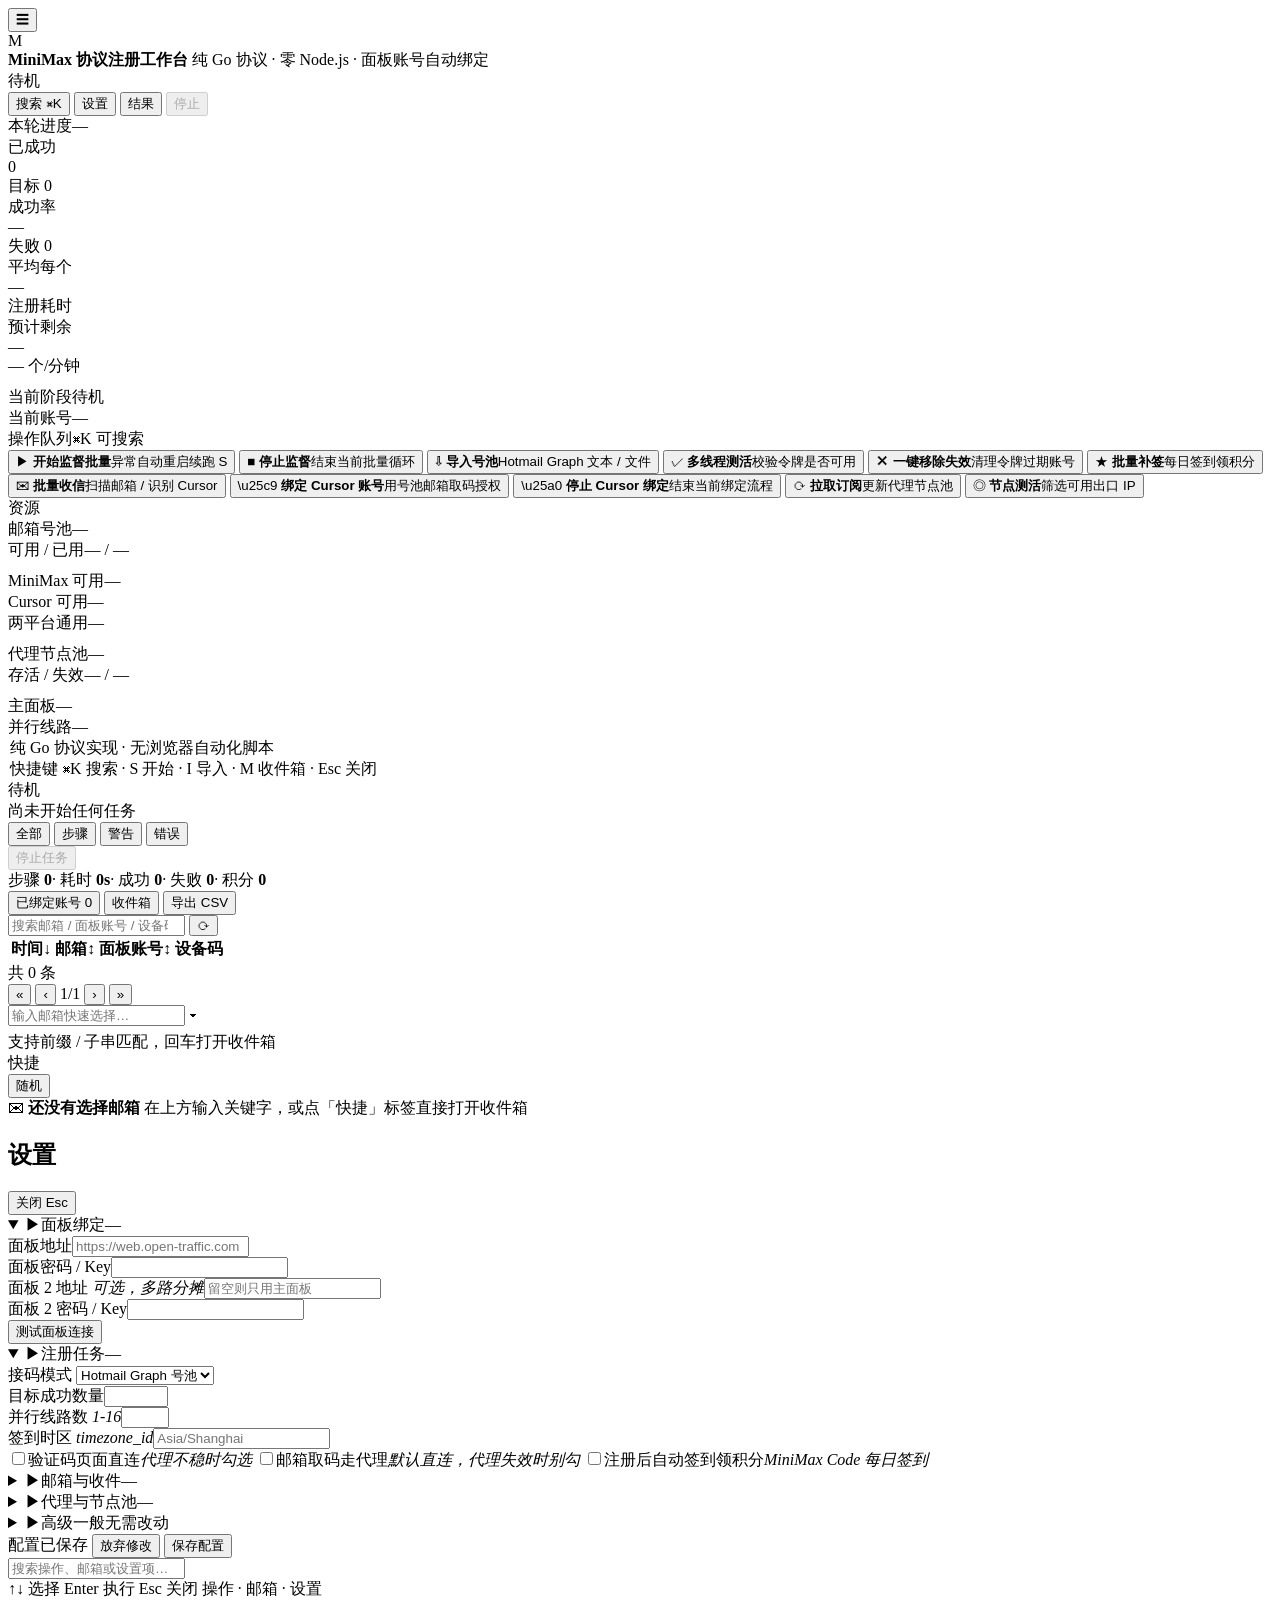
==== commit e3eddac9: "feat: 号池支持按平台记账，MiniMax 与 Cursor 复用同一批邮箱 - HotmailAccount 增加 platforms 维度：used/reserved 是平台级，skipped" ====
--- a/go-protocol/frontend/index.html
+++ b/go-protocol/frontend/index.html
@@ -98,6 +98,9 @@
           <div class="stat-line"><span class="lbl">邮箱号池</span><span class="val" id="poolTotal">—</span></div>
           <div class="stat-line"><span class="lbl">可用 / 已用</span><span class="val"><span id="poolAvail">—</span> / <span id="poolUsed">—</span></span></div>
           <div class="meter" style="margin-top:6px;"><i id="poolMeter" style="width:0%"></i></div>
+          <div class="stat-line" style="margin-top:10px;"><span class="lbl">MiniMax 可用</span><span class="val" id="poolAvailMiniMax">—</span></div>
+          <div class="stat-line"><span class="lbl">Cursor 可用</span><span class="val" id="poolAvailCursor">—</span></div>
+          <div class="stat-line"><span class="lbl">两平台通用</span><span class="val" id="poolShared">—</span></div>
           <div class="stat-line" style="margin-top:10px;"><span class="lbl">代理节点池</span><span class="val" id="nodeTotal">—</span></div>
           <div class="stat-line"><span class="lbl">存活 / 失效</span><span class="val"><span id="nodeAlive">—</span> / <span id="nodeDead">—</span></span></div>
           <div class="meter is-warn" style="margin-top:6px;"><i id="nodeMeter" style="width:0%"></i></div>
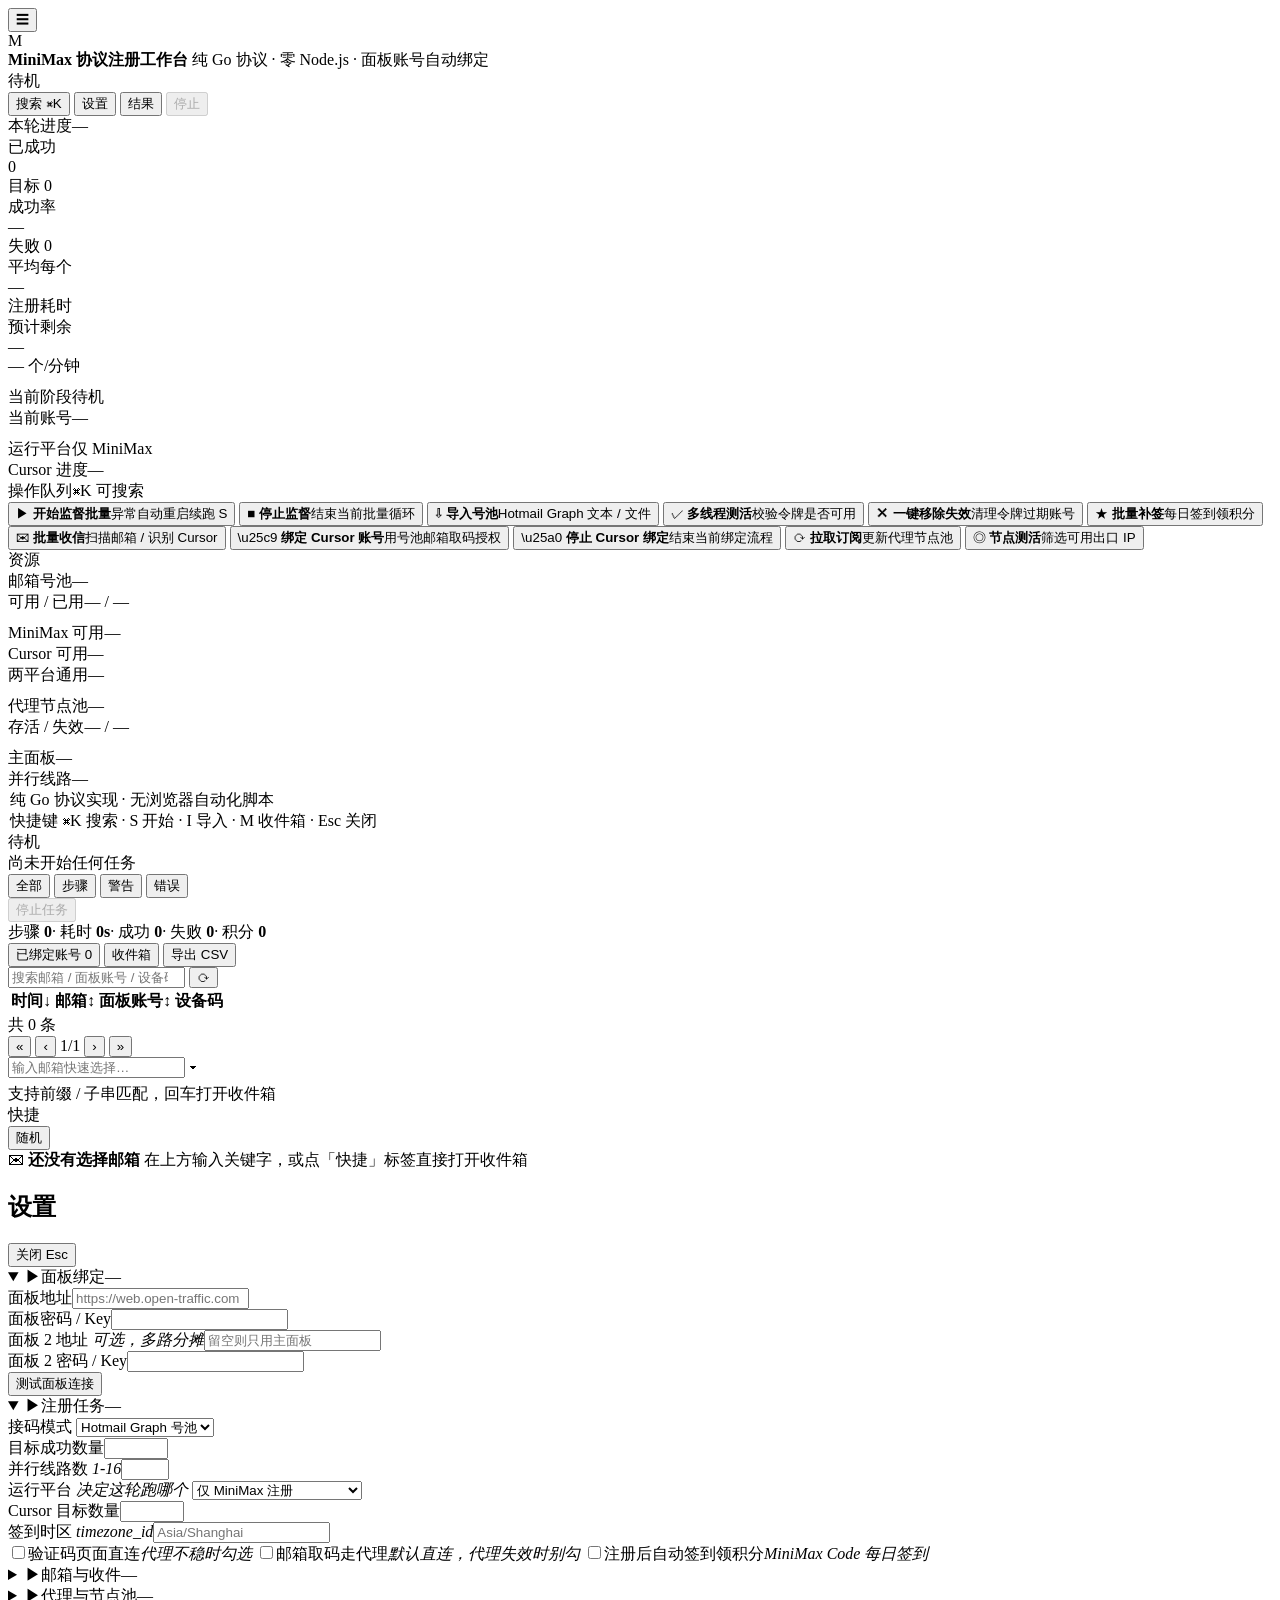
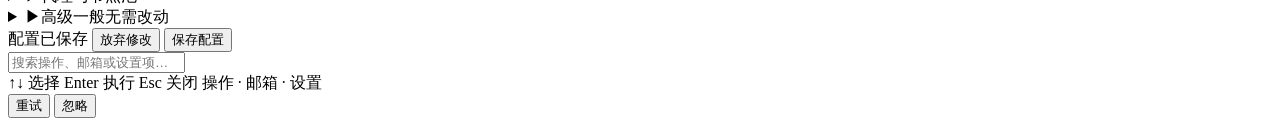
==== commit 23cda6c2: "feat: 运行平台切换（仅 MiniMax / 仅 Cursor / 同时）+ VLESS 订阅节点合并进 sing-box 池" ====
--- a/go-protocol/frontend/index.html
+++ b/go-protocol/frontend/index.html
@@ -40,6 +40,8 @@
           <div class="meter" style="margin-top:10px;"><i id="railMeter" style="width:0%"></i></div>
           <div class="stat-line" style="margin-top:8px;"><span class="lbl">当前阶段</span><span class="val" id="railStage">待机</span></div>
           <div class="stat-line"><span class="lbl">当前账号</span><span class="val" id="railEmail">—</span></div>
+          <div class="stat-line" style="margin-top:10px;"><span class="lbl">运行平台</span><span class="val" id="railPlatform">仅 MiniMax</span></div>
+          <div class="stat-line"><span class="lbl">Cursor 进度</span><span class="val" id="railCursor">—</span></div>
         </section>
 
         <section class="card">
@@ -257,6 +259,15 @@
             </div>
             <div class="field"><label for="count">目标成功数量</label><input id="count" type="number" min="1" max="5000" /></div>
             <div class="field"><label for="workers">并行线路数 <em>1-16</em></label><input id="workers" type="number" min="1" max="16" /></div>
+          <div class="field">
+            <label for="platformMode">运行平台 <em>决定这轮跑哪个</em></label>
+            <select id="platformMode">
+              <option value="minimax">仅 MiniMax 注册</option>
+              <option value="cursor">仅 Cursor 绑定</option>
+              <option value="both">MiniMax + Cursor 同时跑</option>
+            </select>
+          </div>
+          <div class="field"><label for="cursorCount">Cursor 目标数量</label><input id="cursorCount" type="number" min="1" max="5000" /></div>
             <div class="field"><label for="timezoneId">签到时区 <em>timezone_id</em></label><input id="timezoneId" placeholder="Asia/Shanghai" spellcheck="false" /></div>
           </div>
           <label class="switch"><input type="checkbox" id="captchaDirect" /><span class="track"></span><span class="sw-text">验证码页面直连<em>代理不稳时勾选</em></span></label>
@@ -321,7 +332,7 @@
             <div class="field"><label for="proxySessTime">Sticky 时长 <em>分钟 5-180</em></label><input id="proxySessTime" type="number" min="0" max="180" placeholder="0=默认" /></div>
           </div>
           <label class="switch"><input type="checkbox" id="proxySticky" /><span class="track"></span><span class="sw-text">启用 Sticky 会话<em>关闭=每请求换 IP</em></span></label>
-          <div class="field" style="margin-top:8px;"><label for="proxySubscriptionUrl">订阅地址 <em>Clash YAML / base64 链接列表</em></label><input id="proxySubscriptionUrl" placeholder="https://…/sub?token=…" spellcheck="false" /></div>
+          <div class="field" style="margin-top:8px;"><label for="proxySubscriptionUrl">订阅地址 <em>可多行，每行一个（Clash YAML / base64 链接列表）</em></label><textarea id="proxySubscriptionUrl" rows="3" placeholder="https://…/sub?token=…&#10;https://…/another-sub?token=…" spellcheck="false"></textarea></div>
           <div class="grid2">
             <div class="field"><label for="proxyPoolFile">节点池文件路径</label><input id="proxyPoolFile" placeholder="留空=输出目录/proxy-pool.json" spellcheck="false" /></div>
             <div class="field"><label for="proxyPoolWorkers">测活并发线程</label><input id="proxyPoolWorkers" type="number" min="1" max="64" /></div>
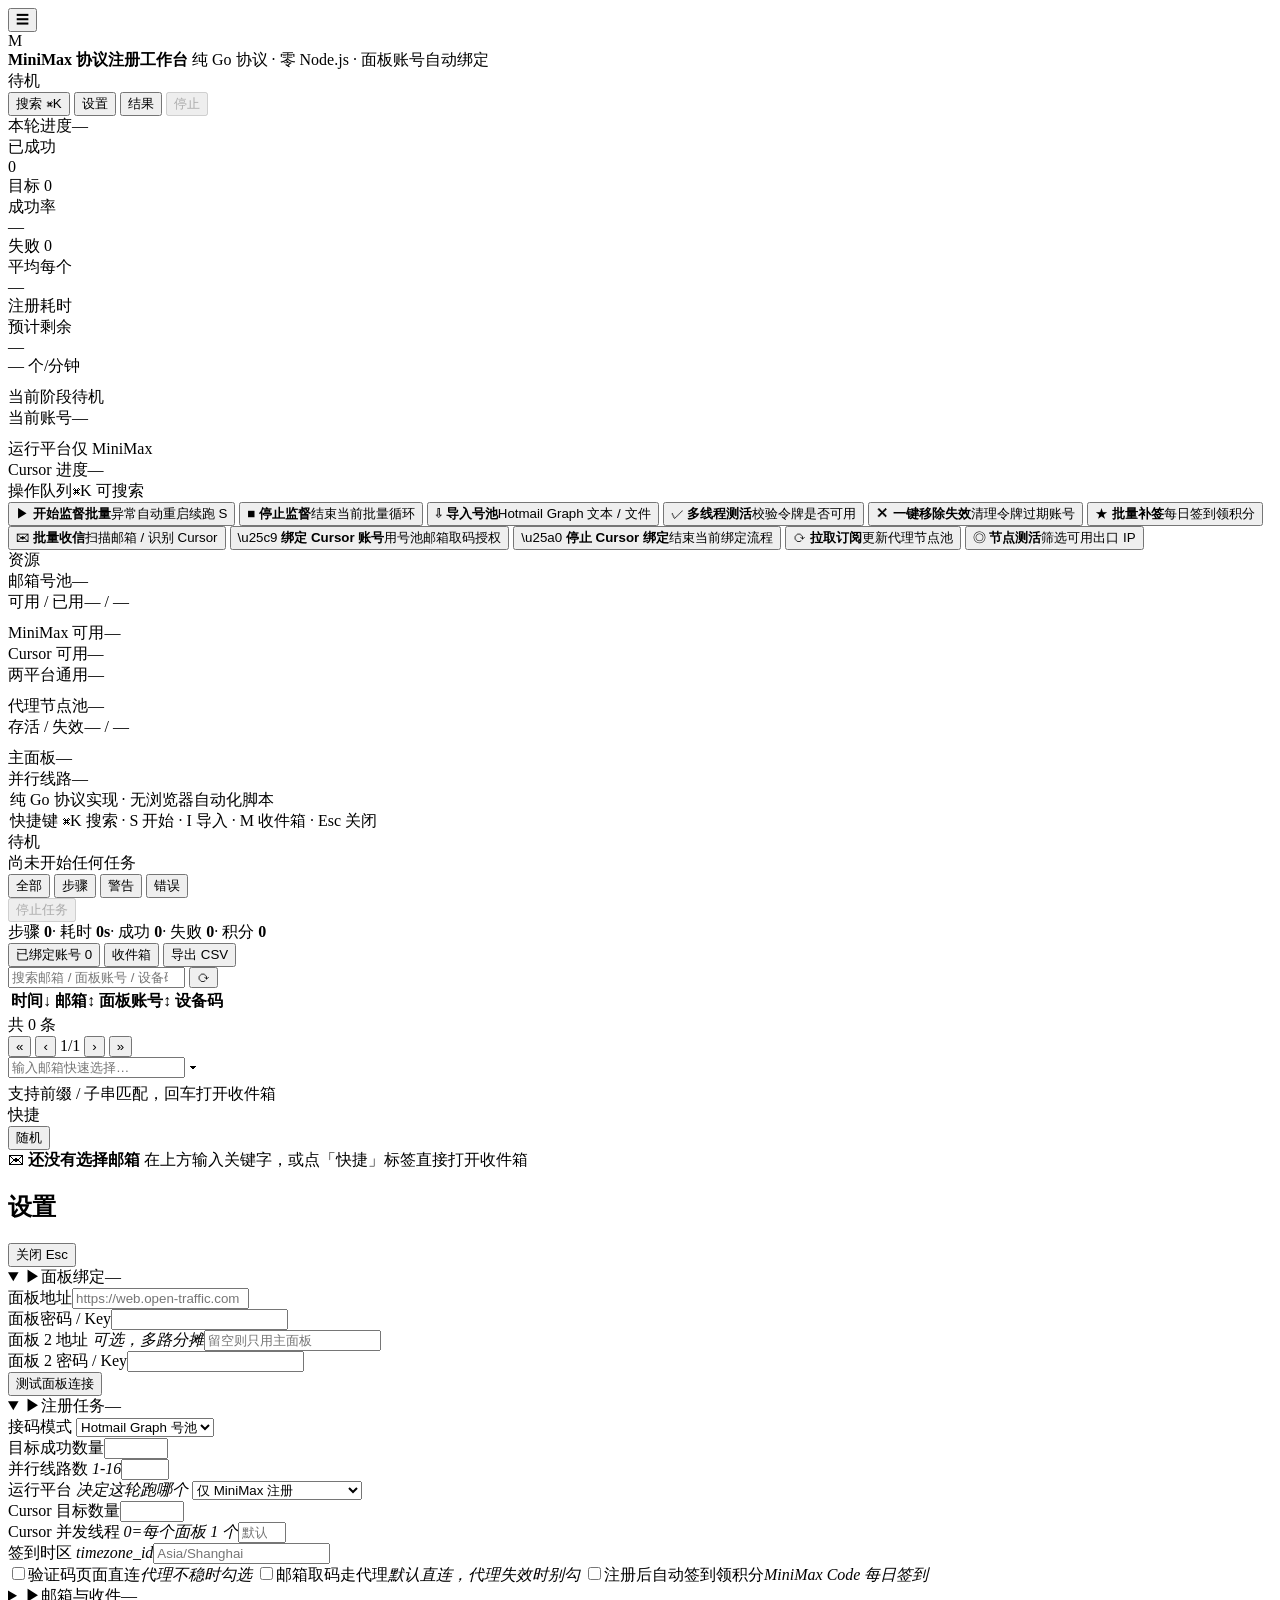
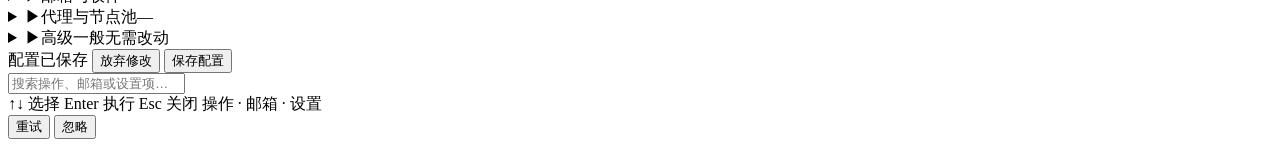
==== commit 0cfe8b7c: "feat: Cursor 绑定支持多 worker 并发（每面板 1 个），失败路径提速：流程 4 分钟、人机验证 60 秒、取码 2 分钟" ====
--- a/go-protocol/frontend/index.html
+++ b/go-protocol/frontend/index.html
@@ -267,7 +267,10 @@
               <option value="both">MiniMax + Cursor 同时跑</option>
             </select>
           </div>
-          <div class="field"><label for="cursorCount">Cursor 目标数量</label><input id="cursorCount" type="number" min="1" max="5000" /></div>
+          <div class="grid2">
+            <div class="field"><label for="cursorCount">Cursor 目标数量</label><input id="cursorCount" type="number" min="1" max="5000" /></div>
+            <div class="field"><label for="cursorWorkers">Cursor 并发线程 <em>0=每个面板 1 个</em></label><input id="cursorWorkers" type="number" min="0" max="16" placeholder="默认按面板数" /></div>
+          </div>
             <div class="field"><label for="timezoneId">签到时区 <em>timezone_id</em></label><input id="timezoneId" placeholder="Asia/Shanghai" spellcheck="false" /></div>
           </div>
           <label class="switch"><input type="checkbox" id="captchaDirect" /><span class="track"></span><span class="sw-text">验证码页面直连<em>代理不稳时勾选</em></span></label>
@@ -325,6 +328,7 @@
                 <option value="auto">自动识别（cliproxy / 711）</option>
                 <option value="711">711（session- + sessTime-）</option>
                 <option value="clipproxy">Cliproxy（sid- + t- + st-）</option>
+                <option value="zooproxy">ZooProxy（sid- + t- + region-）</option>
               </select>
             </div>
             <div class="field"><label for="proxyState">Cliproxy 州省 <em>可选</em></label><input id="proxyState" placeholder="留空=不限" spellcheck="false" /></div>
@@ -332,6 +336,21 @@
             <div class="field"><label for="proxySessTime">Sticky 时长 <em>分钟 5-180</em></label><input id="proxySessTime" type="number" min="0" max="180" placeholder="0=默认" /></div>
           </div>
           <label class="switch"><input type="checkbox" id="proxySticky" /><span class="track"></span><span class="sw-text">启用 Sticky 会话<em>关闭=每请求换 IP</em></span></label>
+          <label class="switch"><input type="checkbox" id="proxyRotateSession" /><span class="track"></span><span class="sw-text">每次尝试强制换新会话<em>忽略地址里写死的 sid，换新出口 IP</em></span></label>
+          <details class="sub-hint">
+            <summary>代理参数速查（ZooProxy / Cliproxy / 711）</summary>
+            <div class="sub-hint-body">
+              <p><b>ZooProxy</b>：<code>socks5://账号-region-Rand-sid-xxxxxxxx-t-10:密码@us-eu.zooproxy.com:5000</code></p>
+              <ul>
+                <li><code>region-XX</code> = 出口国家，<code>Rand</code> 随机国家；GUI「代理区域轮换」填 <code>US,JP,GB</code> 可按线路依次换国家</li>
+                <li><code>sid-xxxxxxxx</code> = 会话 ID，<b>相同 sid = 相同粘性 IP</b>，换 sid = 换 IP</li>
+                <li><code>t-10</code> = 粘性时长（分钟），改 <code>t-</code> 后面的数字即可延长/缩短</li>
+                <li>想每次注册都换 IP：勾选「每次尝试强制换新会话」，程序会自动重写 sid</li>
+                <li>想每请求换 IP（Rotating）：取消「启用 Sticky 会话」，地址里也不要留 sid</li>
+              </ul>
+              <p><b>Cliproxy</b>：<code>sid-</code> + <code>t-</code> + <code>st-州省</code>；<b>711</b>：<code>session-</code> + <code>sessTime-</code>。完整说明见 <code>PROXY-GUIDE.md</code></p>
+            </div>
+          </details>
           <div class="field" style="margin-top:8px;"><label for="proxySubscriptionUrl">订阅地址 <em>可多行，每行一个（Clash YAML / base64 链接列表）</em></label><textarea id="proxySubscriptionUrl" rows="3" placeholder="https://…/sub?token=…&#10;https://…/another-sub?token=…" spellcheck="false"></textarea></div>
           <div class="grid2">
             <div class="field"><label for="proxyPoolFile">节点池文件路径</label><input id="proxyPoolFile" placeholder="留空=输出目录/proxy-pool.json" spellcheck="false" /></div>
